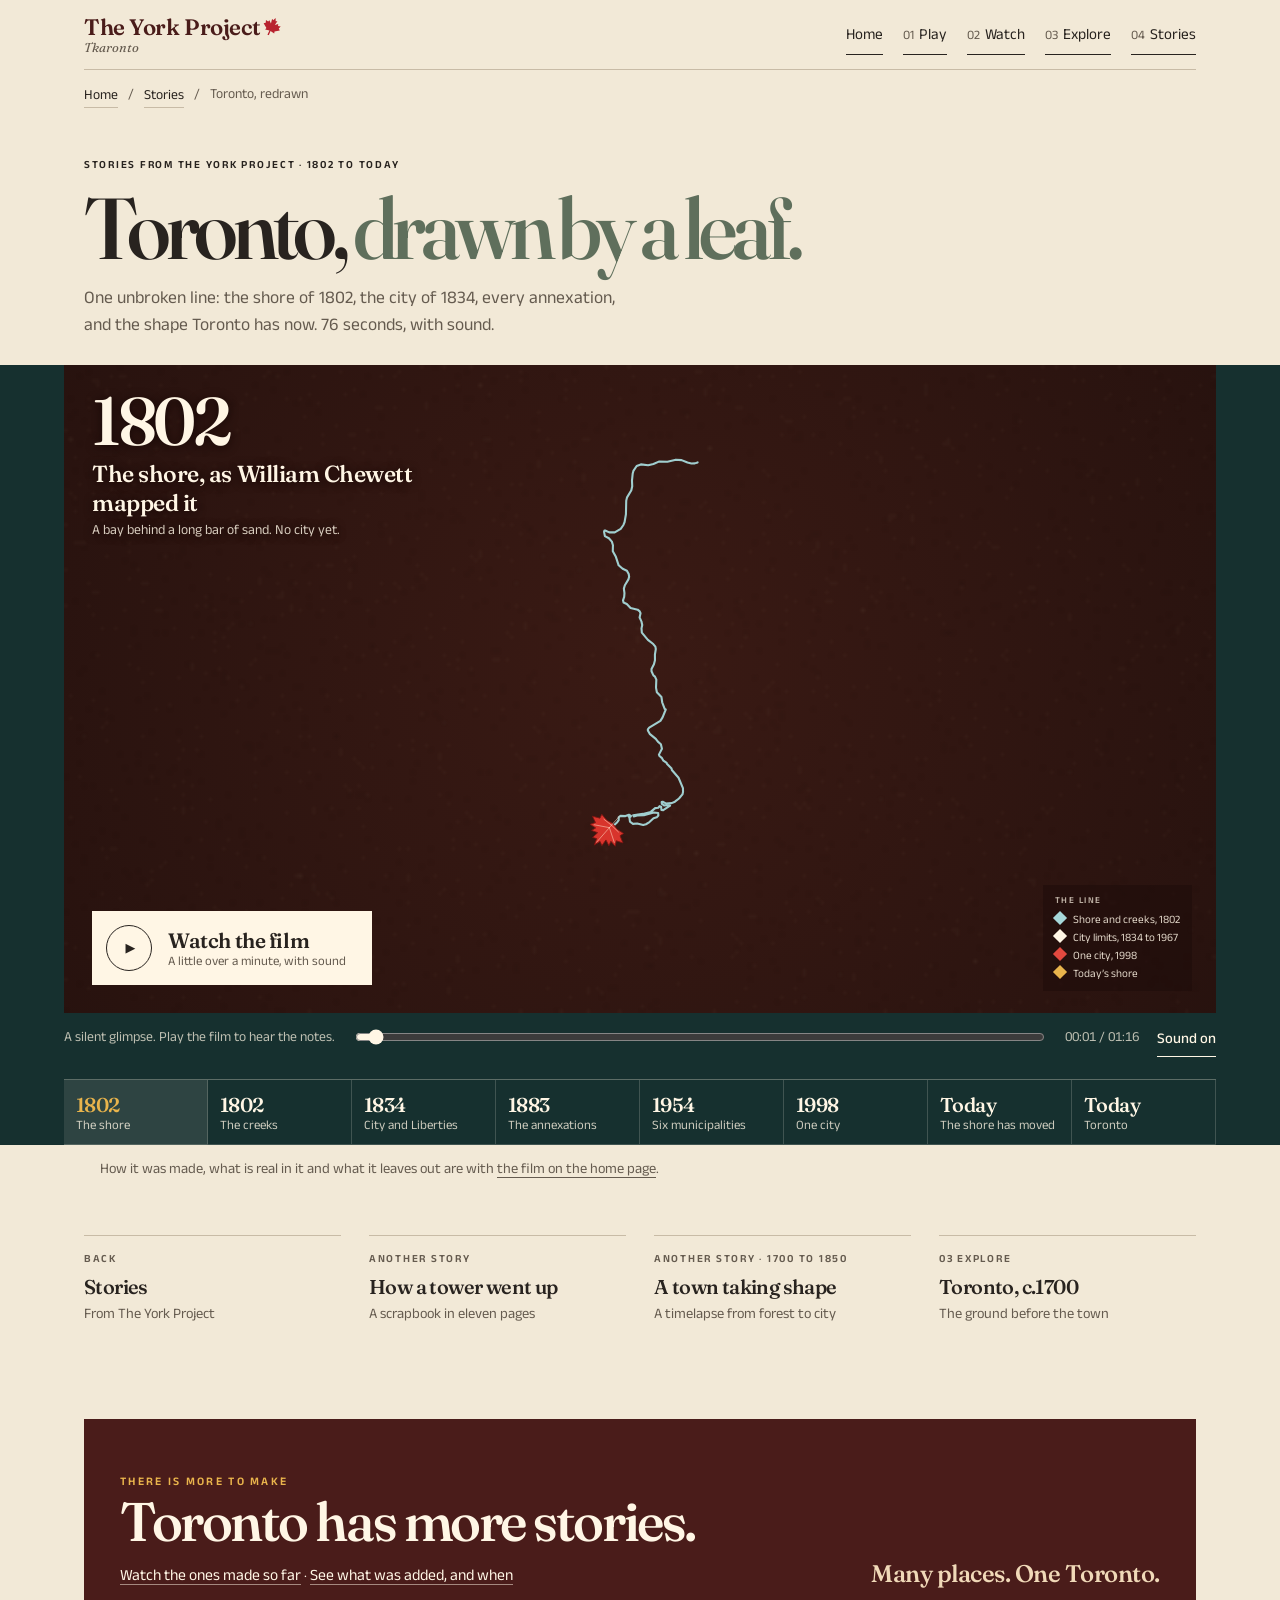
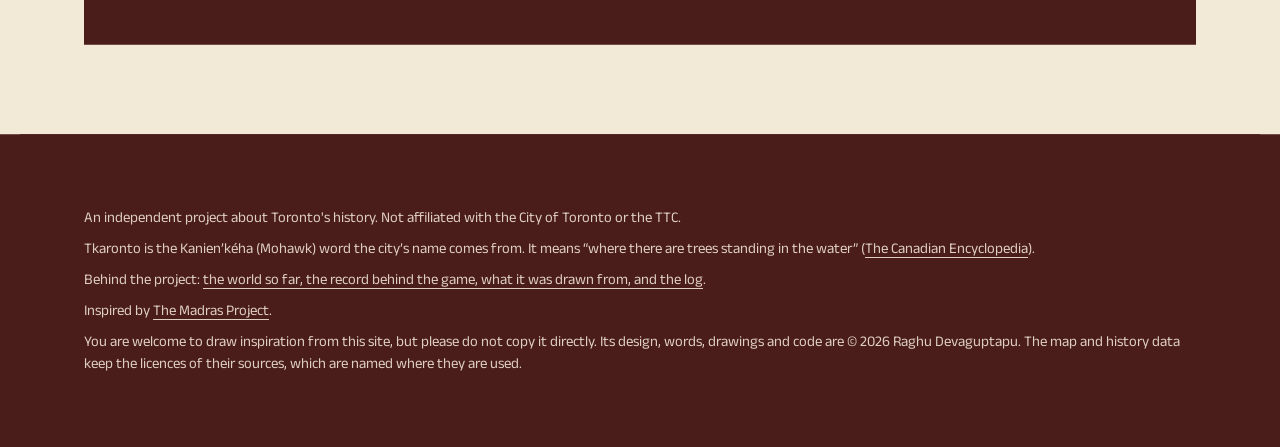
==== film.html @ ee292e09 "Same place, three moments: a Play button that runs it as an animation Raghu asked for the three-mome" ====
<!DOCTYPE html>
<html lang="en">
<head>
<meta charset="utf-8">
<meta name="viewport" content="width=device-width, initial-scale=1, viewport-fit=cover">
<meta name="theme-color" content="#f2e9d7">
<link rel="icon" type="image/svg+xml" href="favicon.svg?v=20261112k">
<link rel="icon" type="image/png" sizes="32x32" href="favicon-32.png?v=20261112k">
<link rel="icon" type="image/png" sizes="192x192" href="favicon-192.png?v=20261112k">
<link rel="apple-touch-icon" href="apple-touch-icon.png?v=20261112k">
<title>Toronto, redrawn: a city drawn by one maple leaf · The York Project</title>
<meta name="description" content="A film in code: a maple leaf draws one unbroken line through the shore of 1802, the city of 1834, every annexation and the shape Toronto has now.">
<link rel="preconnect" href="https://fonts.googleapis.com">
<link rel="preconnect" href="https://fonts.gstatic.com" crossorigin>
<link href="https://fonts.googleapis.com/css2?family=Anek+Latin:wght@400;500;600&family=Fraunces:ital,opsz,wght@0,9..144,500..650;1,9..144,500..650&family=IBM+Plex+Mono:wght@400;600&display=swap" rel="stylesheet">
<link rel="stylesheet" href="style.css?v=20261112k">
<script>try { if (localStorage.getItem('yp-motion') === 'off' || (localStorage.getItem('yp-motion') == null && matchMedia('(prefers-reduced-motion: reduce)').matches)) document.documentElement.classList.add('still'); } catch (e) {}</script>
<script src="short.js?v=20261112k"></script>
</head>
<body class="shore film-page">
<div class="wrap">
  <header class="bar">
    <div class="brand">
      <a class="name" href="./">The York Project<svg class="leaf" viewBox="0 0 100 100" aria-hidden="true"><polygon points="50,2 57,17 65,13 61,37 75,25 78,34 92,31 87,45 96,52 73,68 76,78 53,74 54,98 46,98 47,74 24,78 27,68 4,52 13,45 8,31 22,34 25,25 39,37 35,13 43,17"/></svg></a>
      <div class="name-alt" lang="moh" title="Tkaronto: the Kanien’kéha (Mohawk) word the name Toronto comes from">Tkaronto</div>
    </div>
    <nav class="menu" aria-label="Site">
      <a href="./">Home</a>
      <a href="game.html"><span>01</span> Play</a>
      <a href="./#redrawn"><span>02</span> Watch</a>
      <a href="world.html"><span>03</span> Explore</a>
      <a href="./#stories"><span>04</span> Stories</a>
    </nav>
  </header>
  <nav class="crumbs" aria-label="Breadcrumb">
    <a href="./">Home</a><span aria-hidden="true">/</span><a href="./#stories">Stories</a><span aria-hidden="true">/</span><span aria-current="page">Toronto, redrawn</span>
  </nav>
  <div class="shore-head">
    <div class="mono">Stories from The York Project · 1802 to today</div>
    <h1>Toronto, <em>drawn by a leaf.</em></h1>
    <p>One unbroken line: the shore of 1802, the city of 1834, every annexation, and the shape Toronto has now. <span id="film-length"></span>, with sound.</p>
  </div>
</div>
<div class="band-film film-solo">
    <div class="film" id="film">
      <canvas id="film-canvas" aria-label="Animated map: a maple leaf draws one continuous line through the 1802 shore, the 1834 city limits, each annexation to 1967, the six municipalities and today's shore, ending as the outline of Toronto"></canvas>
      <div class="film-labels" id="film-labels" aria-hidden="true"></div>
      <div class="film-cap" aria-live="off">
        <div class="film-year" id="film-year"></div>
        <div class="film-text" id="film-text"></div>
        <div class="film-sub" id="film-sub"></div>
        <div class="film-stat" id="film-stat"></div>
      </div>
      <div class="film-key" id="film-key" aria-label="What the line colours mean"><div class="kicker">The line</div></div>
      <button class="plate" id="film-play" type="button"><i aria-hidden="true">▶</i><span><b>Watch the film</b><small>A little over a minute, with sound</small></span></button>
    </div>
    <div class="film-ctl">
      <span class="fine" id="film-note">A silent glimpse. Play the film to hear the notes.</span>
      <input type="range" id="film-seek" min="0" max="1000" value="0" aria-label="Position in the film">
      <span class="fine" id="film-time"></span>
      <button class="link" id="film-pause" type="button" hidden>Pause</button>
      <button class="link" id="film-mute" type="button" aria-pressed="false">Sound on</button>
    </div>
    <div class="chapters" id="film-chapters" role="group" aria-label="Jump to a moment in the film"></div>
  </div>
<div class="wrap">
  <p class="help" style="padding:0">How it was made, what is real in it and what it leaves out are with <a href="./#redrawn">the film on the home page</a>.</p>
  <nav class="pager" aria-label="Where to go next">
    <a href="./#stories"><span class="kicker">Back</span><b>Stories</b><span>From The York Project</span></a>
    <a href="tower.html"><span class="kicker">Another story</span><b>How a tower went up</b><span>A scrapbook in eleven pages</span></a>
    <a href="town.html"><span class="kicker">Another story · 1700 to 1850</span><b>A town taking shape</b><span>A timelapse from forest to city</span></a>
    <a href="world.html"><span class="kicker">03 Explore</span><b>Toronto, c.1700</b><span>The ground before the town</span></a>
  </nav>
  <section class="more-band" aria-labelledby="more-title">
    <div>
      <p class="kicker">There is more to make</p>
      <h2 id="more-title">Toronto has more stories.</h2>
      <p class="more-next"><a href="./#stories">Watch the ones made so far</a> · <a href="notes.html#log">See what was added, and when</a></p>
    </div>
    <p class="more-side">Many places. One Toronto.</p>
  </section>
  <footer>
    An independent project about Toronto's history. Not affiliated with the City of Toronto or the TTC.
    <span class="inspired">Tkaronto is the Kanien’kéha (Mohawk) word the city’s name comes from. It means “where there are trees standing in the water” (<a href="https://thecanadianencyclopedia.ca/en/article/toronto" target="_blank" rel="noopener">The Canadian Encyclopedia</a>).</span>
    <span class="inspired">Behind the project: <a href="notes.html">the world so far, the record behind the game, what it was drawn from, and the log</a>.</span>
    <span class="inspired">Inspired by <a href="https://madras.v40.in/" target="_blank" rel="noopener">The Madras Project</a>.</span>
    <span class="inspired rights">You are welcome to draw inspiration from this site, but please do not copy it directly. Its design, words, drawings and code are © 2026 Raghu Devaguptapu. The map and history data keep the licences of their sources, which are named where they are used.</span>
  </footer>
</div>
<script src="data/boundaries.js?v=20261112k"></script>
<script src="data/history.js?v=20261112k"></script>
<script src="data/shoreline.js?v=20261112k"></script>
<script src="leafline.js?v=20261112k"></script>
</body>
</html>
---- style.css ----
/* The York Project. Sand paper, an oxide red, a lake teal: wide editorial bands,
   a large serif, and live 3D wherever a picture would otherwise go. */
:root {
  --sand: #f2e9d7;
  --sand-2: #ede3ce;
  --chalk: #fff6e5;
  --ink: #28231f;
  --muted: #655b4f;
  --rule: #c8bba6;
  --oxide: #4a1c1a;
  --lake: #16302f;
  --red: #b8232f;
  --sun: #e9b44c;
  --green: #8fb8a4;
  --gutter: clamp(20px, 5vw, 80px);
  --display: 'Fraunces', Georgia, 'Times New Roman', serif;
  --body: 'Anek Latin', Arial, system-ui, sans-serif;
  --mono: 'IBM Plex Mono', ui-monospace, Consolas, monospace;
  /* names the game and 3D pages already use */
  --paper: var(--sand); --paper-2: var(--sand-2); --ink-2: var(--muted);
}

* { box-sizing: border-box; }
[hidden] { display: none !important; }
html { scroll-behavior: smooth; -webkit-text-size-adjust: 100%; text-size-adjust: 100%; }
html.still { scroll-behavior: auto; }
body {
  margin: 0; background: var(--sand); color: var(--ink);
  font-family: var(--body); font-size: 17px; line-height: 1.55;
  -webkit-font-smoothing: antialiased; -webkit-tap-highlight-color: transparent; overflow-wrap: break-word;
}
a { color: inherit; text-underline-offset: 4px; text-decoration-thickness: 1px; }
a:focus-visible, button:focus-visible, input:focus-visible, summary:focus-visible { outline: 2px solid var(--red); outline-offset: 3px; }
.wrap { max-width: 1240px; margin: 0 auto; padding: 0 max(var(--gutter), env(safe-area-inset-right)) 0 max(var(--gutter), env(safe-area-inset-left)); }
.mono, .kicker { font-family: var(--body); font-weight: 600; font-size: 0.68rem; letter-spacing: 0.16em; text-transform: uppercase; }
.fine { font-size: 0.86rem; color: var(--muted); margin: 0; }

/* ---------- top bar ---------- */
.bar {
  position: sticky; top: 0; z-index: 30; display: flex; justify-content: space-between; align-items: center; gap: 8px 24px; flex-wrap: wrap;
  padding: 14px max(var(--gutter), env(safe-area-inset-right)) 14px max(var(--gutter), env(safe-area-inset-left));
  background: var(--sand); border-bottom: 1px solid var(--rule);
}
.wrap > .bar { position: static; padding-left: 0; padding-right: 0; }
.bar a { text-decoration: none; }
.brand { line-height: 1.1; }
.bar .name { font-family: var(--display); font-weight: 600; font-size: 1.4rem; letter-spacing: -0.02em; color: var(--oxide); white-space: nowrap; }
.leaf { width: 0.86em; height: 0.86em; margin-left: 0.02em; vertical-align: 0.02em; fill: var(--red); transform: rotate(24deg); transform-origin: 30% 70%; }
.name-alt { font-family: var(--display); font-style: italic; font-size: 0.8rem; color: var(--muted); }
.bar-side { display: flex; align-items: center; gap: 18px; font-size: 0.92rem; }
.bar nav { display: flex; flex-wrap: wrap; gap: 0 20px; }
.bar nav a { padding: 8px 0; border-bottom: 1px solid var(--ink); }
/* The game and 3D pages carry the site menu, a breadcrumb back to the home page, and links on to the other pieces. */
.menu { display: flex; flex-wrap: wrap; gap: 0 20px; font-size: 0.95rem; }
.menu a { padding: 8px 0 6px; border-bottom: 1px solid transparent; }
.menu a:hover { border-bottom-color: var(--ink); }
.menu a[aria-current] { border-bottom-color: var(--red); font-weight: 600; }
.menu span { color: var(--muted); font-size: 0.8rem; margin-right: 2px; }
.crumbs { display: flex; flex-wrap: wrap; align-items: center; gap: 4px 10px; padding: 10px 0 0; font-size: 0.86rem; color: var(--muted); }
.crumbs a { color: var(--ink); text-decoration: none; border-bottom: 1px solid var(--rule); padding: 4px 0 2px; }
.crumbs a:hover { border-bottom-color: var(--ink); }
.pager { display: grid; grid-template-columns: repeat(auto-fit, minmax(190px, 1fr)); gap: 0 28px; max-width: 1080px; margin: 34px auto 0; padding: 0 24px; }
.wrap .pager { max-width: none; padding: 0; margin-top: 56px; }
.pager a { display: flex; flex-direction: column; gap: 3px; padding: 14px 0 18px; border-top: 1px solid var(--rule); text-decoration: none; }
.pager a:hover { border-top-color: var(--ink); }
.pager a b { font: 550 1.25rem var(--display); letter-spacing: -0.03em; }
.pager a .kicker { color: var(--muted); margin-bottom: 4px; }
.pager a span:last-child { font-size: 0.9rem; color: var(--muted); }
@media (max-width: 640px) {
  .menu { gap: 0 14px; font-size: 0.9rem; width: 100%; }
  .menu a { padding: 10px 0 8px; }
  .pager { grid-template-columns: 1fr 1fr; gap: 0 16px; padding: 0 16px; }
}
.pill { display: inline-flex; align-items: center; gap: 10px; font: 500 0.9rem var(--body); color: var(--ink); background: transparent; border: 1px solid var(--ink); border-radius: 99px; padding: 9px 18px 9px 16px; cursor: pointer; min-height: 40px; }
.pill .glyph { width: 9px; height: 11px; border-left: 3px solid currentColor; border-right: 3px solid currentColor; }
html.still .pill .glyph { width: 0; height: 0; border: 6px solid transparent; border-left: 9px solid currentColor; border-right: 0; }
@media (max-width: 720px) { .bar .by { display: none; } .bar .name { font-size: 1.2rem; } .pill { padding: 6px 14px 6px 12px; min-height: 36px; } }

/* ---------- arrival ---------- */
/* The one-line introduction sits on its own row under the title, small, closed off by a rule. */
.arrival { display: flex; justify-content: space-between; align-items: center; gap: 8px 40px; flex-wrap: wrap; padding: 12px var(--gutter); background: var(--sand); border-bottom: 1px solid var(--rule); }
.arrival p { margin: 0; font-size: 0.88rem; line-height: 1.45; color: var(--muted); max-width: 60ch; }
.arrival nav { display: flex; flex-wrap: wrap; gap: 6px 22px; }
.arrival nav a { text-decoration: none; padding: 6px 0 8px; border-bottom: 1px solid var(--rule); font-size: 0.98rem; }
.arrival nav a:hover { border-color: var(--ink); }
.arrival nav span { color: var(--muted); font-size: 0.86rem; margin-right: 3px; }

/* ---------- bands: full-width sections ---------- */
.band { position: relative; padding: clamp(48px, 7vw, 96px) 0 clamp(40px, 6vw, 80px); scroll-margin-top: 70px; }
.band-in { position: relative; padding: 0 var(--gutter); }
.band h1, .mega {
  font-family: var(--display); font-weight: 550; font-size: clamp(3.4rem, 11.5vw, 6.7rem); line-height: 0.88; letter-spacing: -0.065em;
  margin: 22px 0 0; font-variation-settings: 'opsz' 144;
}
.band h1 span, .mega span { display: block; }
.lead { font-size: clamp(1.2rem, 2.2vw, 1.5rem); line-height: 1.28; margin: 30px 0 0; max-width: 24ch; }
.sublead { margin: 18px 0 0; max-width: 40ch; font-size: 1.02rem; }
.split { display: grid; grid-template-columns: minmax(0, 1.25fr) minmax(0, 1fr); gap: 24px 60px; align-items: end; }
.split .aside .lead { margin-top: 0; max-width: 30ch; }
.split .aside .fine { margin-top: 18px; padding-top: 14px; border-top: 1px solid currentColor; display: inline-block; min-width: 60%; }
@media (max-width: 820px) { .split { grid-template-columns: 1fr; } }

.btn-row { display: flex; flex-wrap: wrap; gap: 10px; margin-top: 30px; }
.btn {
  display: inline-flex; align-items: center; justify-content: space-between; gap: 22px; min-height: 52px; padding: 13px 20px 13px 22px;
  font: 600 1.02rem var(--body); text-decoration: none; cursor: pointer; border-radius: 0;
  background: var(--chalk); color: var(--oxide); border: 1px solid var(--chalk); transition: transform 0.12s ease, background 0.12s ease;
}
.btn i { font-style: normal; font-size: 0.72em; }
.btn:hover { transform: translateY(-2px); }
.btn.ghost { background: rgba(20, 8, 6, 0.35); color: var(--chalk); border-color: rgba(255, 246, 229, 0.45); }
.btn.dark { background: var(--lake); color: var(--chalk); border-color: var(--lake); }
html.still .btn { transition: none; }

/* 01 · play */
.band-play { background: var(--oxide); color: var(--chalk); min-height: min(820px, 92vh); display: flex; flex-direction: column; overflow: hidden;
  background-image: linear-gradient(180deg, #2f4148 0%, #a08a78 40%, #eab873 64%, #356a6c 64.2%, #24525a 100%); } /* shown only if the 3D picture cannot start */
#hero-gl { position: absolute; inset: 0; width: 100%; height: 100%; display: block; }
.band-shade { position: absolute; inset: 0; background: linear-gradient(90deg, rgba(36, 10, 8, 0.92) 0%, rgba(36, 10, 8, 0.78) 34%, rgba(36, 10, 8, 0.46) 56%, rgba(36, 10, 8, 0) 82%), linear-gradient(0deg, rgba(10, 22, 24, 0.75) 0%, rgba(10, 22, 24, 0) 30%); pointer-events: none; }
/* The title sits on a moving painting whose sky can be bright or dark, and whose width changes with the window.
   So it does not rely on the shade alone: both lines carry a dark halo that keeps them readable on any colour. */
.band-play h1, .band-play .kicker { text-shadow: 0 0 2px rgba(26, 8, 6, 0.85), 0 2px 5px rgba(26, 8, 6, 0.6), 0 4px 30px rgba(26, 8, 6, 0.75); }
.band-play h1 span { color: #ffd0b0; }
.band-play .lead, .band-play .sublead, .band-play .fine { text-shadow: 0 1px 3px rgba(26, 8, 6, 0.7), 0 2px 16px rgba(26, 8, 6, 0.6); }
.band-play .fine { color: rgba(255, 246, 229, 0.78); margin-top: 16px; }
.rides { position: relative; list-style: none; margin: auto 0 0; padding: clamp(40px, 7vw, 80px) var(--gutter) 0; display: grid; grid-template-columns: repeat(4, auto); justify-content: space-between; gap: 10px 24px; }
.rides::before { content: ''; position: absolute; left: var(--gutter); right: var(--gutter); bottom: 0.72em; border-top: 1px solid rgba(255, 246, 229, 0.3); }
.rides li { position: relative; background: transparent; font-size: 1.12rem; padding-right: 14px; }
.rides li b { font-weight: 500; }
.rides li span { font-size: 0.74rem; opacity: 0.75; margin-left: 8px; letter-spacing: 0.04em; }
.rides li { text-shadow: 0 1px 8px rgba(0, 0, 0, 0.6); }
.made-note { position: relative; margin: 14px var(--gutter) 0; font-size: 0.74rem; color: rgba(255, 246, 229, 0.6); }
/* Phones: the painting gets the top of the band to itself, with only the title over its sky.
   The tagline, buttons and rides sit below it on plain colour, so the picture is not buried. */
@media (max-width: 720px) {
  .band-play { --pic: clamp(340px, 60vh, 540px); display: block; padding-top: 0; background-image: none; }
  /* svh must sit behind @supports: a custom property accepts any text, so a second --pic using svh would
     win on a browser that lacks the unit and then make every height that reads it invalid. */
  @supports (height: 1svh) { .band-play { --pic: clamp(340px, 60svh, 540px); } }
  .band-play #hero-gl, .band-play .band-shade { height: var(--pic); bottom: auto; }
  .band-play .band-shade { background: linear-gradient(180deg, rgba(32, 12, 10, 0.8) 0%, rgba(32, 12, 10, 0.62) 30%, rgba(32, 12, 10, 0.2) 46%, rgba(32, 12, 10, 0) 56%, rgba(74, 28, 26, 0) 88%, var(--oxide) 100%); }
  .hero-title { min-height: var(--pic); padding-top: 26px; }
  /* A page cached from before .hero-title existed has the title straight inside .band-in: hold its place too. */
  .band-play .band-in > .kicker { padding-top: 26px; }
  .band-play .band-in > h1 { margin-bottom: calc(var(--pic) - 150px); }
  .band-play h1 { margin-top: 14px; }
  .band-play .lead { margin-top: 18px; }
  .band-play { min-height: 0; }
  .rides { grid-template-columns: repeat(2, 1fr); gap: 14px 20px; }
  .rides::before { display: none; }
  .rides li { font-size: 1rem; line-height: 1.25; padding: 8px 0 0; border-top: 1px solid rgba(255, 246, 229, 0.3); }
  .rides li span { display: block; margin: 2px 0 0; }
}

/* 02 · film */
.band-film { background: var(--lake); color: var(--chalk); }
.band-film .mega span { color: #dcae8c; }
.band-film .fine { color: rgba(255, 246, 229, 0.72); }
.film { position: relative; margin: clamp(30px, 5vw, 56px) var(--gutter) 0; background: #2a1512; overflow: hidden; }
.film canvas { display: block; width: 100%; aspect-ratio: 16 / 9; max-height: 82vh; touch-action: pan-y; cursor: grab; }
.film canvas:active { cursor: grabbing; }
.film-labels { position: absolute; inset: 0; pointer-events: none; overflow: hidden; }
.film-labels span { position: absolute; left: 0; top: 0; white-space: nowrap; opacity: 0; font: 600 0.62rem var(--body); letter-spacing: 0.14em; text-transform: uppercase; color: var(--chalk); text-shadow: 0 1px 4px rgba(0, 0, 0, 0.8); }
.film-labels span.water { font: italic 500 0.82rem var(--display); letter-spacing: 0.02em; text-transform: none; color: #a9dde0; }
.film-labels span.fresh { background: var(--sun); color: #2a1512; padding: 2px 8px; text-shadow: none; }
.film-labels span.city { font: 550 clamp(2rem, 6vw, 4.4rem) var(--display); letter-spacing: -0.05em; text-transform: none; }
.film-cap { position: absolute; left: clamp(12px, 2.4vw, 28px); top: clamp(12px, 2.4vw, 26px); max-width: min(380px, 62%); pointer-events: none; text-shadow: 0 1px 10px rgba(20, 6, 4, 0.9); }
.film-year { font: 550 clamp(2.2rem, 6vw, 4.2rem) var(--display); letter-spacing: -0.05em; line-height: 0.9; min-height: 0.9em; font-variant-numeric: tabular-nums; }
.film-text { font: 550 clamp(1.05rem, 2vw, 1.45rem) var(--display); letter-spacing: -0.02em; margin: 8px 0 2px; }
.film-sub { font-size: 0.86rem; color: rgba(255, 246, 229, 0.82); }
.film-stat { margin-top: 8px; font-size: 0.78rem; letter-spacing: 0.06em; color: var(--sun); font-variant-numeric: tabular-nums; }
.film-key { position: absolute; right: clamp(10px, 2vw, 24px); bottom: clamp(10px, 2vw, 22px); font-size: 0.7rem; line-height: 1.6; color: rgba(255, 246, 229, 0.86); background: rgba(30, 12, 10, 0.55); padding: 8px 12px; }
.film-key .kicker { font-size: 0.56rem; margin-bottom: 4px; opacity: 0.8; }
.film-key i { display: inline-block; width: 10px; height: 10px; margin-right: 8px; transform: rotate(45deg); }
.plate { position: absolute; left: clamp(12px, 2.4vw, 28px); bottom: clamp(12px, 2.4vw, 28px); display: flex; align-items: center; gap: 16px; text-align: left; background: var(--chalk); color: var(--ink); border: 0; padding: 14px 26px 14px 14px; cursor: pointer; font-family: var(--body); }
.plate i { width: 46px; height: 46px; border: 1px solid var(--ink); border-radius: 50%; display: grid; place-items: center; font-style: normal; font-size: 0.8rem; padding-left: 3px; }
.plate b { display: block; font: 600 1.3rem var(--display); letter-spacing: -0.02em; }
.plate small { font-size: 0.8rem; color: var(--muted); }
.film.watching .plate { display: none; }
.film.flat { background: var(--sand); }
.film.flat .film-key, .film.flat .film-labels { display: none; }
.film.flat .film-cap { color: var(--ink); text-shadow: none; }
.film.flat .plate { position: static; margin: 10px; padding: 10px 18px; font-weight: 600; }
.film-line { display: block; width: calc(100% - 2 * var(--gutter)); height: 74px; margin: 14px var(--gutter) 0; cursor: pointer; }
.film-ctl { display: flex; flex-wrap: wrap; align-items: center; gap: 6px 18px; margin: 4px var(--gutter) 0; }
.film-ctl input[type=range] { flex: 1 1 200px; min-width: 120px; height: 36px; accent-color: var(--chalk); }
.film-ctl .fine { font-variant-numeric: tabular-nums; }
.link { background: none; border: 0; border-bottom: 1px solid currentColor; padding: 10px 0 6px; min-height: 40px; color: inherit; font: 500 0.92rem var(--body); cursor: pointer; }
.chapters { display: grid; grid-template-columns: repeat(auto-fit, minmax(128px, 1fr)); gap: 0; margin: 22px var(--gutter) 0; border-top: 1px solid rgba(255, 246, 229, 0.3); }
.chapters button { text-align: left; background: none; color: inherit; border: 0; border-bottom: 1px solid rgba(255, 246, 229, 0.18); border-right: 1px solid rgba(255, 246, 229, 0.18); padding: 12px 12px 12px 0; padding-left: 12px; cursor: pointer; font-family: var(--body); min-height: 64px; }
.chapters button b { display: block; font: 550 1.25rem var(--display); letter-spacing: -0.03em; }
.chapters button span { font-size: 0.8rem; opacity: 0.78; }
.chapters button:hover, .chapters button.on { background: rgba(255, 246, 229, 0.1); }
.chapters button.on b { color: var(--sun); }
.film-foot { margin: 22px var(--gutter) 0; display: grid; gap: 14px; }
.layers { display: flex; flex-wrap: wrap; gap: 8px 26px; align-items: center; font-size: 0.92rem; }
.layers label { display: inline-flex; align-items: center; gap: 8px; cursor: pointer; min-height: 32px; }
.layers input { accent-color: var(--sun); width: 16px; height: 16px; }
.film-notes { max-width: 78ch; color: rgba(255, 246, 229, 0.86); font-size: 0.96rem; }
.film-notes summary { cursor: pointer; display: inline-block; border-bottom: 1px solid currentColor; padding: 6px 0 3px; color: var(--chalk); list-style: none; }
.film-notes summary::-webkit-details-marker { display: none; }
.film-notes ul { padding-left: 20px; }
@media (max-width: 640px) {
  .film { margin-left: 0; margin-right: 0; }
  .film canvas { aspect-ratio: 4 / 5; }
  .film-key { display: none; }
  .film-sub { font-size: 0.78rem; }
  .plate { padding: 10px 18px 10px 10px; } .plate i { width: 38px; height: 38px; } .plate b { font-size: 1.1rem; }
  .chapters { grid-template-columns: repeat(2, 1fr); }
}

/* 03 · world */
.band-world { background: var(--sand-2); }
.band-world .mega { color: #2e2620; }
.band-world .mega span { color: #5f6f5c; }
.viewer { display: grid; grid-template-columns: minmax(0, 1fr) clamp(200px, 22vw, 300px); gap: 14px; margin: clamp(30px, 5vw, 56px) var(--gutter) 0; }
.world3d { position: relative; height: min(68vh, 640px); min-height: 360px; background: var(--sand); overflow: hidden; }
body.shore .world3d { height: min(72vh, 760px); border-top: 1px solid var(--rule); border-bottom: 1px solid var(--rule); }
.world3d canvas { width: 100%; height: 100%; display: block; touch-action: none; cursor: grab; }
body.home .world3d canvas { touch-action: pan-y; }
.world3d canvas:active { cursor: grabbing; }
.labels { position: absolute; inset: 0; pointer-events: none; overflow: hidden; }
.labels span { position: absolute; left: 0; top: 0; white-space: nowrap; font: 600 0.62rem var(--body); letter-spacing: 0.12em; text-transform: uppercase; background: var(--chalk); color: var(--ink); padding: 2px 7px; }
.labels span.water { background: transparent; color: #1d4a52; font: italic 500 0.86rem var(--display); letter-spacing: 0; text-transform: none; }
.labels span small { display: block; font: 400 0.66rem var(--body); letter-spacing: 0; text-transform: none; color: var(--muted); margin-top: 1px; }
.labels span.water small { font-style: normal; color: #2f5a62; }
.views { position: absolute; left: 16px; bottom: 16px; display: flex; flex-wrap: wrap; gap: 6px; max-width: calc(100% - 32px); }
.views button { font: 600 0.66rem var(--body); letter-spacing: 0.12em; text-transform: uppercase; background: var(--chalk); color: var(--ink); border: 1px solid var(--ink); padding: 8px 12px; cursor: pointer; }
.views button.on { background: var(--lake); color: var(--chalk); border-color: var(--lake); }
.views.cards { position: static; max-width: none; display: grid; gap: 14px; align-content: stretch; }
.views.cards button { text-align: left; text-transform: none; letter-spacing: 0; background: transparent; border: 1px solid var(--rule); padding: 16px 18px; display: flex; flex-direction: column; gap: 4px; }
.views.cards button small { font-size: 0.62rem; letter-spacing: 0.14em; color: var(--muted); }
.views.cards button b { font: 600 1.12rem var(--body); margin-top: auto; }
.views.cards button span { font: 400 0.86rem var(--body); color: var(--muted); }
.views.cards button.on { background: #d9d0b4; border-color: var(--ink); box-shadow: inset 0 -3px 0 #5f6f5c; color: var(--ink); }
.viewer-foot { display: flex; flex-wrap: wrap; gap: 14px 30px; align-items: center; justify-content: space-between; margin-top: 16px; padding-bottom: clamp(30px, 5vw, 56px); border-bottom: 1px solid var(--rule); }
.glfail { position: absolute; inset: 0; display: flex; align-items: center; justify-content: center; padding: 24px; text-align: center; background: var(--sand); }
.key { position: absolute; right: 16px; top: 16px; background: var(--chalk); padding: 10px 14px; font-size: 0.8rem; line-height: 1.7; }
.key.inline { position: static; background: none; padding: 0; display: flex; flex-wrap: wrap; gap: 2px 20px; }
.key i { display: inline-block; width: 11px; height: 11px; border: 1px solid var(--ink); margin-right: 8px; vertical-align: -1px; }
.key b { font-weight: 400; color: var(--muted); margin-left: 4px; font-variant-numeric: tabular-nums; }
@media (max-width: 820px) {
  .viewer { grid-template-columns: 1fr; margin-left: 0; margin-right: 0; }
  .world3d { height: 58vh; min-height: 300px; }
  .views.cards, body.home .views.cards { grid-template-columns: repeat(3, minmax(0, 1fr)); gap: 8px; padding: 0 var(--gutter); }
  .views.cards button { padding: 12px 12px 14px; min-height: 84px; }
  .views.cards button b { font-size: 0.98rem; line-height: 1.15; }
}
@media (max-width: 560px) { .views.cards button span { display: none; } }

.sec-head { display: flex; justify-content: space-between; align-items: baseline; flex-wrap: wrap; gap: 4px 16px; margin: clamp(30px, 5vw, 56px) 0 8px; }
.sec-head h2, .sec-head h3 { font: 550 clamp(1.7rem, 3.4vw, 2.6rem) var(--display); letter-spacing: -0.035em; margin: 0; }
.pieces { display: grid; grid-template-columns: repeat(auto-fit, minmax(240px, 1fr)); gap: 0 28px; }
.piece { border-top: 1px solid var(--rule); padding: 16px 0 26px; display: flex; flex-direction: column; }
.piece .top { display: flex; justify-content: space-between; gap: 10px; color: var(--muted); margin-bottom: 14px; }
.status.live { color: var(--red); }
.status.building { color: #8a6412; }
.piece h3 { font: 550 1.55rem var(--display); letter-spacing: -0.03em; line-height: 1.1; margin: 0 0 6px; }
.piece .line { font-weight: 500; margin: 0 0 8px; }
.piece p { margin: 0 0 14px; font-size: 0.95rem; color: var(--muted); }
.piece p.line { color: var(--ink); }
.piece .go { margin-top: auto; align-self: flex-start; font-weight: 500; text-decoration: none; border-bottom: 1px solid var(--ink); padding: 10px 0 6px; }
.piece.planned h3 { color: var(--muted); }

/* ---------- notes: title on the left, list on the right ---------- */
.notes-band { display: grid; grid-template-columns: minmax(0, 0.8fr) minmax(0, 1.5fr); gap: 20px 60px; padding: clamp(48px, 7vw, 90px) var(--gutter) 0; scroll-margin-top: 70px; }
.notes-band:last-of-type { padding-bottom: clamp(48px, 7vw, 90px); }
.notes-side { align-self: start; position: sticky; top: 96px; }
.notes-side h2 { font: 550 clamp(2rem, 4.4vw, 3.3rem) var(--display); letter-spacing: -0.045em; line-height: 0.98; margin: 16px 0 16px; color: #34241d; }
.notes-side p { max-width: 38ch; color: var(--muted); margin: 0 0 10px; }
@media (max-width: 820px) { .notes-band { grid-template-columns: 1fr; } .notes-side { position: static; } }
section.notes { padding: 56px 0 0; }

.records, .log { list-style: none; margin: 0; padding: 0; }
.records li { padding: 20px 0 22px; border-top: 1px solid var(--rule); }
.records li:last-child, .log li:last-child { border-bottom: 1px solid var(--rule); }
.records .yr { font: 600 0.68rem var(--body); letter-spacing: 0.16em; text-transform: uppercase; color: var(--muted); margin-bottom: 8px; }
.records h3 { font: 550 clamp(1.3rem, 2.4vw, 1.75rem) var(--display); letter-spacing: -0.03em; line-height: 1.12; margin: 0 0 6px; color: #34241d; }
.records p { margin: 0 0 6px; max-width: 64ch; }
.records .src { font-size: 0.86rem; color: var(--muted); }
.log li { display: grid; grid-template-columns: 120px 1fr; gap: 20px; padding: 16px 0; border-top: 1px solid var(--rule); }
.log time, .log .mono { font: 600 0.68rem var(--body); letter-spacing: 0.14em; text-transform: uppercase; color: var(--muted); padding-top: 5px; }
@media (max-width: 560px) { .log li { grid-template-columns: 1fr; gap: 2px; } }
.sub { font: 550 1.5rem var(--display); letter-spacing: -0.03em; margin: 44px 0 6px; }
.subnote { color: var(--muted); max-width: 70ch; margin: 0 0 10px; }
.unchecked { margin: 0; padding-left: 20px; color: var(--muted); max-width: 70ch; }
.unchecked li { margin: 4px 0; }

/* ---------- the c.1700 world: view tag, snapshot row, gallery dialog ---------- */
.view-tag { position: absolute; left: 16px; top: 16px; background: var(--lake); color: var(--chalk); padding: 10px 16px 11px; pointer-events: none; }
.view-tag small { display: block; font: 600 0.6rem var(--body); letter-spacing: 0.16em; opacity: 0.8; margin-bottom: 2px; }
.view-tag b { font: 600 1.02rem var(--body); }
.view-tag:empty { display: none; }
/* what the current view shows: every view and every snapshot carries its explanation */
.about { max-width: 68ch; }
.about h3 { font: 550 clamp(1.3rem, 2.4vw, 1.8rem) var(--display); letter-spacing: -0.03em; margin: 0 0 6px; color: #34241d; }
.about p { margin: 0 0 8px; }
.about .real, .gallery-stage .real { font-size: 0.86rem; color: var(--muted); }
body.shore .about { margin: 22px 0 6px; }
.viewer-foot { align-items: flex-start; }
.about-side { display: grid; gap: 14px; justify-items: start; max-width: 34ch; }
.contact .why { display: block; font-size: 0.78rem; line-height: 1.35; color: var(--muted); margin-top: -4px; }
.contact .name { display: block; font-weight: 500; }
.gallery-stage figcaption b { display: block; font: 550 1.15rem var(--display); letter-spacing: -0.02em; margin-bottom: 4px; }
.gallery-stage figcaption p { margin: 0 0 4px; max-width: 80ch; font-size: 0.95rem; }
.gallery-stage .real { color: rgba(255, 246, 229, 0.72); }
/* the two moments */
.when { position: absolute; right: 16px; top: 16px; display: flex; gap: 0; }
.when button { background: var(--chalk); color: var(--ink); border: 1px solid var(--ink); padding: 8px 14px 9px; cursor: pointer; text-align: left; font-family: var(--body); min-height: 44px; }
.when button + button { border-left: 0; }
.when button b { display: block; font: 550 1.05rem var(--display); letter-spacing: -0.02em; }
.when button span { font-size: 0.72rem; color: var(--muted); }
.when button[aria-pressed="true"] { background: var(--lake); color: var(--chalk); border-color: var(--lake); }
.when button[aria-pressed="true"] span { color: rgba(255, 246, 229, 0.8); }
@media (max-width: 640px) { .when { right: 8px; top: 8px; } .when button { padding: 5px 9px 6px; } .when button span { display: none; } }
/* the recording's progress line and its play button */
.world-track { position: absolute; left: 0; right: 0; bottom: 0; height: 4px; background: rgba(22, 48, 47, 0.25); pointer-events: none; }
.world-track span { display: block; height: 100%; background: var(--lake); transform-origin: left center; transform: scaleX(0); }
.world-play { position: absolute; right: 16px; bottom: 16px; background: var(--chalk); color: var(--ink); border: 1px solid var(--ink); padding: 9px 16px; min-height: 40px; font: 600 0.68rem var(--body); letter-spacing: 0.12em; text-transform: uppercase; cursor: pointer; }
.world-play:hover { background: var(--lake); color: var(--chalk); border-color: var(--lake); }
body.shore .views { bottom: 20px; max-width: calc(100% - 200px); }
/* six view cards beside the picture on the home page */
body.home .views.cards { gap: 8px; }
body.home .views.cards button { padding: 10px 14px 11px; gap: 1px; }
body.home .views.cards button b { font-size: 1rem; margin-top: 4px; }
body.home .views.cards button span { font-size: 0.8rem; }
body.home .view-tag { top: auto; bottom: 16px; }
.contact { display: grid; grid-template-columns: repeat(6, minmax(0, 1fr)); gap: 14px; align-items: start; }
.contact button { background: none; border: 0; padding: 0; text-align: left; cursor: pointer; color: inherit; font: 400 0.86rem var(--body); display: grid; gap: 8px; align-content: start; }
.contact .thumb { display: block; aspect-ratio: 4 / 3; overflow: hidden; background: #d9d0b4; }
.contact img, .gallery-thumbs img { display: block; width: 100%; height: 100%; object-fit: cover; transition: transform 0.25s ease; }
.contact button:hover img { transform: scale(1.04); }
html.still .contact img { transition: none; }
.contact small { font-size: 0.62rem; letter-spacing: 0.1em; color: var(--muted); margin-right: 8px; }
.gallery-open { display: inline-flex; align-items: center; gap: 16px; background: var(--lake); color: var(--chalk); border: 0; padding: 14px 26px 14px 18px; cursor: pointer; text-align: left; font-family: var(--body); margin: 0 0 18px; }
.gallery-open svg { width: 22px; height: 22px; stroke: currentColor; stroke-width: 1.5; flex: none; }
.gallery-open b { display: block; font-weight: 600; font-size: 1.1rem; }
.gallery-open small { font-size: 0.8rem; opacity: 0.85; }
@media (max-width: 820px) { .contact { grid-template-columns: repeat(3, minmax(0, 1fr)); } }
@media (max-width: 480px) { .contact { grid-template-columns: repeat(2, minmax(0, 1fr)); gap: 12px; } }
dialog.gallery { width: min(1180px, 96vw); max-height: 94vh; border: 0; padding: clamp(16px, 2.4vw, 30px); background: #16282a; color: var(--chalk); overflow: auto; }
dialog.gallery::backdrop { background: rgba(20, 14, 10, 0.72); }
.gallery-head { display: flex; justify-content: space-between; align-items: flex-start; gap: 16px; margin-bottom: 16px; }
.gallery-head h2 { font: 550 clamp(1.5rem, 3vw, 2.2rem) var(--display); letter-spacing: -0.04em; margin: 0 0 4px; }
.gallery-head p { margin: 0; font-size: 0.9rem; opacity: 0.85; }
.gallery-close, .gallery-nav button { background: none; color: inherit; border: 1px solid rgba(255, 246, 229, 0.6); padding: 10px 16px; font: 500 0.9rem var(--body); cursor: pointer; min-height: 44px; white-space: nowrap; }
.gallery-close:hover, .gallery-nav button:hover { background: rgba(255, 246, 229, 0.12); }
.gallery-stage { margin: 0; }
.gallery-stage img { display: block; width: 100%; height: auto; max-height: 62vh; object-fit: contain; background: #0f1d1f; }
.gallery-stage figcaption { margin-top: 12px; font-size: 0.95rem; }
.gallery-nav { display: flex; justify-content: space-between; align-items: center; gap: 12px; margin: 14px 0; font-variant-numeric: tabular-nums; }
.gallery-thumbs { display: grid; grid-template-columns: repeat(6, minmax(0, 1fr)); gap: 8px; }
.gallery-thumbs button { padding: 0; border: 2px solid transparent; background: none; cursor: pointer; aspect-ratio: 16 / 9; overflow: hidden; }
.gallery-thumbs button[aria-current="true"] { border-color: var(--sun); }
body.world17 .world3d { background: #e9e4d2; }
.world-foot { display: flex; flex-wrap: wrap; gap: 12px 30px; align-items: center; justify-content: space-between; margin-top: 16px; }
.world-links { display: flex; flex-wrap: wrap; gap: 8px 26px; margin-top: 22px; }
.world-links a { text-decoration: none; border-bottom: 1px solid var(--ink); padding: 8px 0 4px; }

/* ---------- footer ---------- */
.foot, footer { background: var(--oxide); color: var(--chalk); margin-top: clamp(48px, 7vw, 90px); }
.foot-in, .wrap > footer { display: grid; grid-template-columns: minmax(0, 1fr) minmax(0, 1fr); gap: 20px 60px; padding: clamp(40px, 6vw, 72px) var(--gutter) max(clamp(40px, 6vw, 72px), env(safe-area-inset-bottom)); font-size: 0.92rem; }
.foot-lead { font: 550 clamp(1.4rem, 2.6vw, 2rem) var(--display); letter-spacing: -0.03em; line-height: 1.15; margin: 0; max-width: 20ch; }
.foot p { margin: 0 0 10px; color: rgba(255, 246, 229, 0.82); }
.foot p.foot-lead { color: var(--chalk); }
.wrap > footer { display: block; margin-left: calc(-1 * var(--gutter)); margin-right: calc(-1 * var(--gutter)); box-shadow: 0 0 0 100vmax var(--oxide); clip-path: inset(0 -100vmax); color: rgba(255, 246, 229, 0.82); }
footer .inspired { display: block; margin-top: 8px; }
@media (max-width: 720px) { .foot-in { grid-template-columns: 1fr; } }

/* ---------- game page ---------- */
body.game { min-height: 100vh; }
.stage { position: relative; margin: 18px auto 0; max-width: 1080px; aspect-ratio: 16 / 9; background: var(--sand-2); border: 1px solid var(--ink); overflow: hidden; touch-action: manipulation; user-select: none;
  width: min(100%, 1080px, calc((100vh - 24px) * 16 / 9)); width: min(100%, 1080px, calc((100dvh - 24px) * 16 / 9)); }
.stage canvas { width: 100%; height: 100%; display: block; }
.stage #c { object-fit: contain; }
.stage #c3d { position: absolute; inset: 0; width: 100%; height: 100%; }
.hud { position: absolute; inset: 0 0 auto 0; display: flex; justify-content: space-between; align-items: flex-start; padding: 2.2% 2.6%; color: var(--ink); pointer-events: none; }
.hud > div { background: var(--chalk); padding: 8px 14px; }
.hud .year { font: 550 clamp(1.6rem, 5vw, 3.2rem) var(--display); letter-spacing: -0.04em; line-height: 1; font-variant-numeric: tabular-nums; }
.hud .right { text-align: right; }
.hud .lives { color: var(--red); letter-spacing: 0.2em; font-size: 1.1rem; }
.hud .pop { color: var(--muted); font-size: 0.68rem; }
.hud .pause { pointer-events: auto; background: var(--chalk); border: 1px solid var(--ink); color: var(--ink); font: 600 0.68rem var(--body); letter-spacing: 0.12em; text-transform: uppercase; padding: 6px 10px; cursor: pointer; margin-top: 6px; min-height: 32px; }
.card {
  position: absolute; left: 50%; top: 3%; transform: translateX(-50%); width: min(520px, 54%);
  background: var(--chalk); color: var(--ink); border-left: 8px solid var(--red);
  padding: 12px 16px; box-shadow: 0 10px 30px rgba(40, 20, 12, 0.35); animation: rise 0.18s ease-out;
}
.card .yr { color: var(--red); }
.card h3 { font: 550 1.25rem var(--display); letter-spacing: -0.02em; margin: 2px 0 4px; }
.card p { margin: 0 0 6px; font-size: 0.95rem; line-height: 1.4; }
.card .src { font-size: 0.78rem; color: var(--muted); }
.card .btn, .overlay .btn, .after .btn { background: var(--oxide); color: var(--chalk); border-color: var(--oxide); }
.card .btn { padding: 7px 14px; font-size: 0.9rem; margin-top: 6px; min-height: 40px; }
.overlay .btn.ghost, .after .btn.ghost { background: transparent; color: var(--ink); border-color: var(--ink); }
@keyframes rise { from { transform: translate(-50%, 12px); opacity: 0; } to { transform: translate(-50%, 0); opacity: 1; } }
.overlay { position: absolute; inset: 0; background: rgba(242, 233, 215, 0.94); color: var(--ink); display: flex; flex-direction: column; align-items: center; justify-content: center; text-align: center; padding: 4%; overflow: auto; }
.overlay h1 { font: 550 clamp(2rem, 6vw, 4.2rem) var(--display); letter-spacing: -0.055em; line-height: 0.95; margin: 8px 0 10px; }
.overlay h1 em { color: var(--red); }
.overlay p { max-width: 46ch; margin: 0 0 20px; color: var(--muted); }
.overlay .btn-row, .after .btn-row { margin-top: 0; justify-content: center; }
.banner { position: absolute; left: 50%; top: 30%; transform: translateX(-50%); background: var(--oxide); color: var(--chalk); font: 550 clamp(1rem, 3vw, 1.9rem) var(--display); padding: 6px 18px; white-space: nowrap; pointer-events: none; }
.after { max-width: 1080px; margin: 0 auto; padding: 28px 24px 60px; }
.after h2 { font: 550 2.2rem var(--display); letter-spacing: -0.04em; margin: 0 0 6px; }
.after canvas { width: 100%; max-width: 900px; height: auto; display: block; margin: 18px 0; }
.after .records li.missed { opacity: 0.5; }
.help { max-width: 1080px; margin: 12px auto 0; padding: 0 24px; color: var(--muted); font-size: 0.9rem; }
body.game footer { margin-top: 48px; }

/* ---------- 3D shoreline page ---------- */
.shore-head { padding: 48px 0 26px; }
.shore-head h1 { font: 550 clamp(2.6rem, 8vw, 5.4rem) var(--display); line-height: 0.92; letter-spacing: -0.06em; margin: 16px 0 16px; }
.shore-head h1 em { font-style: normal; color: #5f6f5c; }
.shore-head p { max-width: 56ch; color: var(--muted); margin: 0; font-size: 1.1rem; }
.notes .log li { grid-template-columns: 90px 1fr; }
.notes .src { font-size: 0.86rem; color: var(--muted); }

@media (prefers-reduced-motion: reduce) { html { scroll-behavior: auto; } .btn, .card { transition: none; animation: none; } }

/* ---------- phones ---------- */
@media (max-width: 640px) {
  body { font-size: 16px; }
  .btn-row .btn { flex: 1 1 auto; }
  .stage { border-left: 0; border-right: 0; margin-top: 10px; }
  .hud { padding: 8px; }
  .hud > div { padding: 4px 8px; }
  .hud .year { font-size: 1.5rem; }
  .hud .mono { font-size: 0.5rem; letter-spacing: 0.06em; }
  .hud .lives { font-size: 0.8rem; }
  .overlay h1 { font-size: 2.1rem; }
  .overlay p { font-size: 0.92rem; margin-bottom: 14px; }
  .overlay .mono { font-size: 0.56rem; }
  .card { top: 19%; width: 94%; padding: 8px 10px; border-left-width: 6px; }
  .card p { font-size: 0.8rem; } .card h3 { font-size: 1rem; }
  .banner { top: 46%; }
  .help { padding: 0 16px; font-size: 0.82rem; }
  .after { padding: 22px 16px 48px; }
  .after h2 { font-size: 1.6rem; }
  .shore-head { padding: 26px 0 16px; }
  .shore-head p { font-size: 1rem; }
  /* 3D shoreline page: the legend and view buttons move under the map instead of covering it. */
  body.shore .world3d { height: auto; min-height: 0; }
  body.shore .world3d canvas { height: 58vh; height: 58dvh; }
  .labels span { font-size: 0.5rem; padding: 1px 4px; }
  body.shore .key { position: static; display: flex; flex-wrap: wrap; gap: 0 14px; font-size: 0.74rem; padding: 8px 16px; }
  body.shore .key .mono { width: 100%; }
  body.shore .views { position: static; max-width: none; flex-wrap: nowrap; overflow-x: auto; -webkit-overflow-scrolling: touch; padding: 10px 16px; }
  body.shore .views button { flex: 0 0 auto; min-height: 40px; }
  .notes .log li { grid-template-columns: 1fr; }
}
/* Phone upright: a square stage gives the ride room; the 3D camera widens to match (scene3d.js). */
@media (max-width: 640px) and (orientation: portrait) { .stage { width: 100%; aspect-ratio: 1 / 1; } }
/* Phone on its side: the game takes the whole screen. */
@media (max-height: 500px) and (orientation: landscape) {
  body.game .bar, body.game .crumbs, body.game .help { display: none; } /* the menu is still below the game, in the links under it */
  .stage { margin-top: 0; border: 0; width: min(100%, calc(100vh * 16 / 9)); width: min(100%, calc(100dvh * 16 / 9)); }
  .hud { padding: 6px max(8px, env(safe-area-inset-right)) 6px max(8px, env(safe-area-inset-left)); }
  .hud .year { font-size: 1.5rem; }
  .hud .mono { font-size: 0.5rem; }
  .card { width: min(520px, 62%); padding: 6px 10px; }
  .card p { font-size: 0.78rem; margin-bottom: 3px; }
  .card h3 { font-size: 1rem; }
  .overlay h1 { font-size: 1.8rem; margin: 2px 0 4px; }
  .overlay p { font-size: 0.85rem; margin-bottom: 8px; }
  body.shore .world3d canvas { height: 100vh; height: 100dvh; }
}

/* the town page (town.html): the year on the picture, the year slider under it, the five stills */
.town-clock { position: absolute; right: 16px; top: 16px; text-align: right; color: var(--chalk); background: rgba(27, 46, 46, 0.82); padding: 8px 16px 10px; pointer-events: none; }
.town-clock b { display: block; font: 550 clamp(2.4rem, 6vw, 4.2rem) var(--display); letter-spacing: -0.05em; line-height: 0.95; font-variant-numeric: tabular-nums; }
.town-clock span { font: 600 0.72rem var(--body); letter-spacing: 0.08em; text-transform: uppercase; opacity: 0.9; }
.town-years { display: flex; flex-wrap: wrap; align-items: center; gap: 4px 14px; margin: 18px 0 6px; }
.town-years input[type=range] { flex: 1 1 100%; order: -1; height: 40px; accent-color: var(--oxide, #8a2f1f); }
.town-years label { display: none; }
.town-band .town-go { margin: 22px var(--gutter) 0; }

/* Next Stop, Toronto: the start and end screens sit on the live picture, dark at the left and clear at the right;
   the ride's own panels are dark too, so the picture stays the brightest thing on screen. */
.overlay.start { background: linear-gradient(90deg, rgba(48, 22, 18, 0.95) 0%, rgba(48, 22, 18, 0.9) 36%, rgba(48, 22, 18, 0.42) 68%, rgba(48, 22, 18, 0.06) 100%); color: var(--chalk); align-items: flex-start; justify-content: center; text-align: left; padding: 3% 5%; }
.overlay.start .start-in { max-width: min(640px, 100%); }
.overlay.start .mono { color: #e7c9a5; letter-spacing: 0.24em; }
.overlay.start h1 { font-size: clamp(2.2rem, 6.6vw, 4.6rem); margin: 6px 0 12px; color: var(--chalk); }
.overlay.start h1 em { color: #ffb59b; font-style: normal; }
.overlay.start p { color: var(--chalk); max-width: 52ch; }
.overlay.start .story { font-size: clamp(0.98rem, 1.9vw, 1.28rem); line-height: 1.4; margin: 0 0 16px; }
.overlay.start .story a { color: inherit; text-decoration-color: var(--sun); text-underline-offset: 4px; }
.overlay.start .story a i { font-style: normal; font-size: 0.7em; color: var(--sun); margin-left: 3px; }
.howto { list-style: none; display: grid; grid-template-columns: repeat(4, minmax(0, 1fr)); gap: 10px; padding: 0; margin: 0 0 18px; font: 600 0.78rem var(--body); text-align: center; }
.howto .pic { display: flex; align-items: center; justify-content: center; gap: 6px; height: 52px; margin-bottom: 6px; border: 1px solid rgba(255, 246, 229, 0.28); background: rgba(255, 246, 229, 0.07); }
.howto svg { height: 26px; width: auto; }
.howto kbd { font: 600 0.6rem var(--body); letter-spacing: 0.1em; text-transform: uppercase; background: var(--chalk); color: var(--ink); padding: 3px 7px; }
.howto small { font-size: 0.6rem; opacity: 0.7; }
.howto .dots i { width: 9px; height: 9px; border-radius: 50%; background: var(--red); border: 1px solid #ff9a8a; }
.overlay.start .btn { background: var(--chalk); color: var(--oxide); border-color: var(--chalk); min-height: 50px; }
.overlay.start .btn.ghost { background: rgba(20, 8, 6, 0.3); color: var(--chalk); border-color: rgba(255, 246, 229, 0.55); }
.overlay.start .btn-row { justify-content: flex-start; margin: 0 0 12px; }
.overlay.start .fineprint { font-size: 0.82rem; margin: 0 0 6px; opacity: 0.86; }
.overlay.start .fineprint a { color: inherit; }
.overlay.start .credit { font: italic 500 0.8rem var(--display); margin: 8px 0 0; opacity: 0.8; }
.ended .caught { font-size: 1.02rem; margin: 0 0 30px; }
.ended .caught b { color: var(--sun); font-size: 1.3em; }
.ended .line { position: relative; height: 12px; margin: 0 6px 38px; background: rgba(255, 246, 229, 0.16); border-radius: 6px; max-width: 520px; }
.ended .line .rode { position: absolute; left: 0; top: 0; bottom: 0; background: linear-gradient(90deg, #5d8f8a, #c98b5a); border-radius: 6px; }
.ended .line .dot { position: absolute; top: 50%; width: 10px; height: 10px; margin: -5px 0 0 -5px; border-radius: 50%; background: #2c1512; border: 1px solid rgba(255, 246, 229, 0.55); }
.ended .line .dot.got { background: var(--sun); border-color: var(--chalk); }
.ended .line span { position: absolute; top: 18px; transform: translateX(-50%); font: 500 0.7rem var(--body); opacity: 0.75; }
.ended .line b { position: absolute; bottom: 18px; transform: translateX(-50%); background: var(--chalk); color: var(--ink); font: 600 0.74rem var(--body); padding: 1px 7px; }
.stage .hud { color: var(--chalk); align-items: flex-start; gap: 10px; }
.stage .hud > div { background: rgba(48, 22, 18, 0.9); padding: 8px 14px; }
.stage .hud .year { color: var(--chalk); }
.stage .hud .hud-year .mono { color: var(--sun); letter-spacing: 0.2em; }
.stage .hud .pop { color: rgba(255, 246, 229, 0.7); letter-spacing: 0.06em; }
.stage .hud .hud-mile { flex: 0 1 auto; max-width: 46%; border: 1px solid var(--sun); text-align: left; }
.stage .hud .hud-mile small { display: block; font: 600 0.58rem var(--body); letter-spacing: 0.18em; text-transform: uppercase; color: var(--sun); }
.stage .hud .hud-mile b { font: 600 clamp(0.8rem, 1.7vw, 1.05rem) var(--body); }
.stage .hud .right { display: grid; grid-template-columns: auto auto; align-items: center; gap: 2px 10px; margin-right: 54px; text-align: right; }
.stage .hud .lives { grid-column: 1; color: var(--chalk); letter-spacing: 0.25em; font-size: 0.9rem; }
.stage .hud #found { grid-column: 1; }
.stage .round { width: 44px; height: 44px; border-radius: 50%; border: 0; background: rgba(48, 22, 18, 0.92); color: var(--chalk); display: grid; place-items: center; cursor: pointer; pointer-events: auto; padding: 0; }
.stage .round svg { width: 22px; height: 22px; fill: currentColor; }
.stage .hud .round { grid-column: 2; grid-row: 1 / span 2; background: rgba(255, 246, 229, 0.14); }
.stage .round.sound { position: absolute; right: 2.6%; top: 2.2%; z-index: 3; margin-top: 8px; }
.stage .round.sound .off, .stage .round.sound[aria-pressed="false"] .waves { display: none; }
.stage .round.sound[aria-pressed="false"] .off { display: inline; }
.coach { position: absolute; left: 50%; top: 44%; transform: translateX(-50%); background: rgba(48, 22, 18, 0.92); color: var(--chalk); font: 600 clamp(0.9rem, 2vw, 1.2rem) var(--body); padding: 8px 18px; pointer-events: none; white-space: nowrap; }
@media (max-width: 820px) {
  .stage.tall { aspect-ratio: auto; height: 640px; }
  .overlay.start { background: linear-gradient(180deg, rgba(48, 22, 18, 0.94) 0%, rgba(48, 22, 18, 0.88) 70%, rgba(48, 22, 18, 0.55) 100%); padding: 14px 16px; justify-content: flex-start; }
  .overlay.start h1 { font-size: 2.5rem; }
  .howto { grid-template-columns: repeat(2, 1fr); font-size: 0.72rem; }
  .howto .pic { height: 44px; }
  .overlay.start .btn-row .btn { flex: 1 1 100%; }
  .stage .hud > div { padding: 4px 8px; }
  .stage .hud .hud-mile { display: none; }
  .stage .hud .right { margin-right: 46px; }
  .stage .round { width: 38px; height: 38px; }
  .stage .round.sound { margin-top: 4px; }
}
@supports (height: 1svh) { @media (max-width: 820px) { .stage.tall { height: min(88svh, 680px); } } }
@media (max-width: 820px) { body.town .world-play { bottom: auto; top: 96px; } } /* on a phone the camera buttons run along the bottom, so Play sits under the year */
.town-intro { max-width: 78ch; margin: 18px 0 0; }
.town-years .town-play2 { flex: 1 1 100%; justify-content: center; margin-top: 6px; }
@media (min-width: 821px) { .town-years .town-play2 { flex: 0 0 auto; margin-left: 18px; } }

/* Stories: a row of tall cards on the home page, each one a piece of the site to watch */
.stories { padding: clamp(48px, 7vw, 90px) var(--gutter) 0; scroll-margin-top: 70px; }
.stories-head { display: flex; justify-content: space-between; align-items: flex-end; flex-wrap: wrap; gap: 8px 24px; margin-bottom: clamp(20px, 3vw, 34px); }
.stories-head h2 { font: 550 clamp(2rem, 5vw, 3.6rem) var(--display); letter-spacing: -0.045em; line-height: 1; margin: 0; max-width: 14ch; }
.story-row { display: grid; grid-template-columns: repeat(4, minmax(0, 1fr)); gap: clamp(12px, 2vw, 28px); }
.story-card { position: relative; display: block; aspect-ratio: 3 / 5; overflow: hidden; background: #3a1a14; color: var(--chalk); text-decoration: none; }
.story-card img, .story-card canvas.sketch { position: absolute; inset: 0; width: 100%; height: 100%; object-fit: cover; }
.story-card.drawn img { visibility: hidden; }
.story-card.is-leaf { background: radial-gradient(circle at 50% 42%, #4a2019, #22100d); }
.story-card.is-leaf svg { position: absolute; left: 18%; top: 16%; width: 64%; filter: drop-shadow(0 0 18px rgba(255, 190, 120, 0.45)); }
.story-card::after { content: ''; position: absolute; inset: 0; background: linear-gradient(180deg, rgba(30, 12, 10, 0) 38%, rgba(30, 12, 10, 0.86) 100%); }
.story-card .play { position: absolute; z-index: 2; right: 14px; top: 14px; width: 54px; height: 54px; border-radius: 50%; background: var(--chalk); color: var(--ink); display: grid; place-items: center; font-size: 0.9rem; padding-left: 4px; transition: transform 0.15s ease; }
.story-card:hover .play, .story-card:focus-visible .play { transform: scale(1.1); }
.story-card .words { position: absolute; z-index: 2; left: 16px; right: 16px; bottom: 16px; display: grid; gap: 4px; }
.story-card small { font: 600 0.62rem var(--body); letter-spacing: 0.18em; text-transform: uppercase; color: var(--sun); }
.story-card b { font: 550 clamp(1.25rem, 2.2vw, 1.9rem) var(--display); letter-spacing: -0.03em; line-height: 1.05; }
.story-card .words > span { font-size: 0.9rem; opacity: 0.92; }
html.still .story-card .play { transition: none; }
@media (max-width: 820px) {
  .stories { padding-left: 0; padding-right: 0; }
  .stories-head { padding: 0 var(--gutter); }
  .story-row { grid-template-columns: none; grid-auto-flow: column; grid-auto-columns: 68vw; overflow-x: auto; padding: 0 var(--gutter) 12px; scroll-snap-type: x mandatory; -webkit-overflow-scrolling: touch; }
  .story-card { scroll-snap-align: start; }
}

/* The scrapbook (tower.html): a spiral-bound page that flips up and away, in a tall frame like a story */
.story { position: relative; width: min(560px, 100%); margin: 6px auto 0; padding: 0 0 6px; perspective: 1800px; outline-offset: 6px; }
.story-bars { display: flex; gap: 4px; padding: 0 4px 10px; }
.story-bars i { flex: 1; height: 4px; background: rgba(40, 35, 31, 0.18); overflow: hidden; }
.story-bars b { display: block; height: 100%; background: var(--oxide); transform: scaleX(0); transform-origin: left; }
.binding { position: relative; z-index: 30; height: 22px; margin: 0 18px -11px; background: radial-gradient(circle at 50% 50%, #2c2622 0 5px, transparent 5.5px) 0 0 / 34px 22px repeat-x, radial-gradient(circle at 50% 30%, #b9b2a6 0 8px, transparent 8.5px) 0 0 / 34px 22px repeat-x; }
.pages { display: grid; transform-style: preserve-3d; }
.page { grid-area: 1 / 1; position: relative; background: #f6ecd6 repeating-linear-gradient(180deg, rgba(120, 100, 80, 0) 0 31px, rgba(120, 100, 80, 0.13) 31px 32px); border: 1px solid #cdbfa5; box-shadow: 0 10px 26px rgba(40, 20, 12, 0.22); padding: 30px clamp(16px, 4vw, 30px) 26px; transform-origin: 50% 0; transition: transform 0.85s cubic-bezier(0.5, 0, 0.3, 1), opacity 0.5s ease 0.35s; backface-visibility: hidden; }
.page.turned { transform: rotateX(104deg); opacity: 0; pointer-events: none; }
.page:not(.current):not(.turned) { box-shadow: none; }
html.still .page { transition: none; }
.snap { position: relative; margin: 0 auto 20px; background: #fffdf6; padding: 9px 9px 8px; box-shadow: 0 3px 10px rgba(40, 20, 12, 0.28); width: 100%; }
.snap.tall { width: 54%; }
.snap.lean-l { transform: rotate(-1.6deg); } .snap.lean-r { transform: rotate(1.4deg); }
.snap img, .snap canvas.sketch { display: block; width: 100%; height: auto; }
.snap.drawn img { display: none; }
.as-photo .snap.drawn img { display: block; } .as-photo .snap.drawn canvas.sketch { display: none; }
.snap figcaption { font: 500 1.02rem/1.25 'Caveat', var(--body); color: #4a3d33; margin-top: 6px; }
.snap figcaption span { display: block; font: 500 0.62rem var(--body); letter-spacing: 0.04em; color: #8a7a6a; margin-top: 2px; }
.tape { position: absolute; z-index: 2; width: 84px; height: 24px; background: rgba(233, 180, 76, 0.62); box-shadow: 0 1px 2px rgba(0, 0, 0, 0.12); }
.tape.t1 { left: -22px; top: 8px; transform: rotate(-38deg); } .tape.t2 { right: -22px; top: 8px; transform: rotate(38deg); background: rgba(143, 184, 164, 0.7); }
.note { display: grid; grid-template-columns: minmax(0, 1fr) auto; gap: 4px 18px; align-items: start; }
.note .dated { grid-column: 1 / -1; font: 700 1.5rem/1 'Caveat', var(--display); color: var(--red); transform: rotate(-1.2deg); transform-origin: left; }
.note h2 { grid-column: 1; font: 700 clamp(1.9rem, 6vw, 2.6rem)/0.98 'Caveat', var(--display); color: #2c2622; margin: 2px 0 8px; }
.note p { grid-column: 1; margin: 0; font-size: 1rem; line-height: 1.5; color: #3a302a; }
.gauge { grid-column: 2; grid-row: 2 / span 2; display: grid; justify-items: center; gap: 4px; text-align: center; width: 92px; }
.gauge svg { width: 54px; height: auto; }
.gauge small { display: block; font: 600 0.56rem var(--body); letter-spacing: 0.14em; text-transform: uppercase; color: #8a7a6a; }
.gauge b { font: 700 1.1rem/1.05 'Caveat', var(--display); color: var(--red); }
.folio { position: absolute; right: 14px; bottom: 6px; font: 500 0.95rem 'Caveat', var(--body); color: #9a8a78; }
.turn { position: absolute; z-index: 40; top: 34px; bottom: 6px; width: 30%; background: none; border: 0; cursor: pointer; color: transparent; font-size: 2.4rem; display: flex; align-items: center; }
.turn.prev { left: 0; justify-content: flex-start; padding-left: 4px; } .turn.next { right: 0; justify-content: flex-end; padding-right: 4px; }
.turn:hover, .turn:focus-visible { color: rgba(74, 28, 26, 0.55); }
.story-ctl { display: flex; flex-wrap: wrap; gap: 10px; justify-content: center; margin: 22px 0 6px; }
.story-ctl .btn { border-color: var(--ink); }
.story-years { display: grid; grid-template-columns: repeat(auto-fill, minmax(150px, 1fr)); gap: 0; margin: 18px 0 0; border-top: 1px solid var(--rule); }
.story-years button { text-align: left; background: none; border: 0; border-bottom: 1px solid var(--rule); padding: 10px 10px 10px 0; cursor: pointer; color: inherit; font: inherit; }
.story-years button b { display: block; font: 550 1.15rem var(--display); letter-spacing: -0.02em; }
.story-years button span { font-size: 0.8rem; color: var(--muted); }
.story-years button.on b { color: var(--red); }
.credits { padding-left: 22px; font-size: 0.9rem; line-height: 1.5; }
.credits li { margin-bottom: 4px; }
@media (max-width: 820px) { .snap.tall { width: 62%; } .note { grid-template-columns: minmax(0, 1fr) 78px; gap: 4px 10px; } .gauge { width: 78px; } .gauge svg { width: 44px; } }
.sticky { position: relative; margin: 18px 6px 10px; padding: 14px 16px 14px; background: #f7e27a; box-shadow: 0 6px 12px rgba(40, 20, 12, 0.22); max-width: 34ch; }
.sticky.lean-l { transform: rotate(-1.4deg); } .sticky.lean-r { transform: rotate(1.2deg); margin-left: auto; }
.sticky::before { content: ''; position: absolute; left: 50%; top: -9px; width: 70px; height: 20px; margin-left: -35px; background: rgba(184, 35, 47, 0.45); }
.sticky small { display: block; font: 600 0.6rem var(--body); letter-spacing: 0.16em; text-transform: uppercase; color: #6d5a1a; margin-bottom: 4px; }
.sticky p { margin: 0; font: 500 1.28rem/1.18 'Caveat', var(--body); color: #2c2622; }
/* notes.html: the working notes that used to sit at the foot of the home page */
.notes-first { padding: clamp(20px, 3vw, 40px) var(--gutter) 0; scroll-margin-top: 70px; }
.shore-head .jump { font-size: 0.92rem; margin-top: 10px; }
.notes-page .notes-band:last-of-type { padding-bottom: clamp(30px, 5vw, 60px); }

/* The tall frame every story is shown in: nine wide to sixteen high, the shape of a short video */
.short-frame { position: relative; aspect-ratio: 9 / 16; height: min(86vh, 900px); max-width: 100%; margin: 6px auto 0; overflow: hidden; background: #2a1512; }
@supports (height: 1svh) { .short-frame { height: min(86svh, 900px); } }
.short-frame .story { position: absolute; left: 50%; top: 50%; width: 560px; margin: 0; transform-origin: 50% 50%; }
.short-frame.max { position: fixed; z-index: 200; inset: 0; margin: auto; height: 100vh; box-shadow: 0 0 0 100vmax rgba(20, 8, 6, 0.94); }
@supports (height: 1svh) { .short-frame.max { height: 100svh; } }
html.story-max { overflow: hidden; }
.frame-btn { position: absolute; z-index: 60; background: rgba(48, 22, 18, 0.9); color: var(--chalk); border: 0; cursor: pointer; font: 600 0.66rem var(--body); letter-spacing: 0.12em; text-transform: uppercase; padding: 8px 12px; min-height: 36px; }
.frame-max { right: 8px; top: 8px; } .frame-play { right: 8px; bottom: 8px; min-width: 40px; font-size: 0.8rem; letter-spacing: 0; }
/* the story player on the home page */
dialog.short-dialog { border: 0; padding: 0; background: transparent; color: var(--chalk); max-width: 100vw; max-height: 100vh; overflow: visible; }
dialog.short-dialog::backdrop { background: rgba(20, 8, 6, 0.9); }
.short-bar { display: flex; align-items: center; justify-content: space-between; gap: 10px; padding: 0 2px 8px; font-size: 0.86rem; }
.short-bar b { font: 550 1.05rem var(--display); white-space: nowrap; overflow: hidden; text-overflow: ellipsis; }
.short-bar span { display: flex; gap: 6px; align-items: center; flex: 0 0 auto; }
.short-bar button, .short-bar a { background: rgba(255, 246, 229, 0.14); color: var(--chalk); border: 0; cursor: pointer; font: 600 0.62rem var(--body); letter-spacing: 0.1em; text-transform: uppercase; padding: 8px 10px; text-decoration: none; min-height: 34px; display: inline-flex; align-items: center; }
dialog.short-dialog .short-frame { margin: 0 auto; height: min(82vh, 860px); }
dialog.short-dialog.max .short-frame { height: calc(100vh - 46px); }
@supports (height: 1svh) { dialog.short-dialog .short-frame { height: min(82svh, 860px); } dialog.short-dialog.max .short-frame { height: calc(100svh - 46px); } }
.short-frame iframe { position: absolute; inset: 0; width: 100%; height: 100%; border: 0; background: #2a1512; }
/* story mode (short.js): only the animation, filling the window */
html.short, html.short body { height: 100%; overflow: hidden; background: #2a1512; }
html.short .wrap > *, html.short .pager, html.short .crumbs { display: none; }
html.short .wrap { padding: 0; margin: 0; max-width: none; }
html.short .short-frame { position: fixed; inset: 0; width: 100%; height: 100%; aspect-ratio: auto; margin: 0; background: #e9dcc0; }
html.short .frame-max { display: none; }
html.short .world3d { position: fixed; inset: 0; height: 100% !important; min-height: 0; border: 0; }
html.short .wrap > #w17-about { display: block; position: fixed; z-index: 5; left: 0; right: 0; bottom: 0; margin: 0; padding: 40px 16px 18px; background: linear-gradient(180deg, rgba(30, 12, 10, 0), rgba(30, 12, 10, 0.9) 34%); color: var(--chalk); pointer-events: none; }
html.short #w17-about h3 { font: 550 1.5rem var(--display); letter-spacing: -0.03em; margin: 0 0 6px; color: var(--chalk); }
html.short #w17-about p { margin: 0; font-size: 0.92rem; line-height: 1.4; color: var(--chalk); display: -webkit-box; -webkit-line-clamp: 4; -webkit-box-orient: vertical; overflow: hidden; }
html.short #w17-about .real { display: none; }
html.short .world3d .views, html.short .world3d .world-track { display: none; }
html.short .world3d .world-play { bottom: auto; top: 96px; right: 16px; }
html.short .film-solo { position: fixed; inset: 0; }
html.short .film-solo .film { margin: 0; height: 100%; }
html.short .film-solo .film canvas { height: 100%; max-height: none; aspect-ratio: auto; }
html.short .film-solo .film-key { display: none; }
.film-solo .film { margin-top: 0; }

/* ---- Legible stories ----
   The scrapbook was first drawn 560 wide and shrunk to fit the tall frame, which took its text down to 11 px on
   a phone and its labels to 6. It is now drawn 400 wide, the width of the frame on a phone, with its sizes set in
   pixels for that width, so shrinking is slight and on a desktop the page is enlarged. Sizes below are the sizes
   read on a 375 px phone times about 1.1. */
.short-frame .story { width: 400px; }
.story .page { padding: 20px 16px 22px; }
.story .snap { margin: 0 auto 10px; padding: 6px 6px 5px; }
.story .snap.tall { width: 100%; margin: 0; }
.story .snap figcaption { font: 500 13.5px/1.3 var(--body); color: #2c2622; margin-top: 5px; }
.story .snap figcaption span { font: 500 12.5px/1.25 var(--body); letter-spacing: 0; color: #5d4f43; margin-top: 2px; }
.story .tape { width: 62px; height: 18px; } .story .tape.t1 { left: -16px; top: 6px; } .story .tape.t2 { right: -16px; top: 6px; }
.story .head { display: grid; grid-template-columns: minmax(0, 1fr) auto; gap: 4px 10px; align-items: end; margin: 0 0 6px; }
.story .dated { font: 700 22px/1 'Caveat', var(--display); color: #a01c27; transform: rotate(-1.2deg); transform-origin: left; }
.story .head h2 { font: 700 31px/0.98 'Caveat', var(--display); color: #2c2622; margin: 3px 0 0; }
.story .gauge { grid-column: auto; grid-row: auto; display: flex; align-items: flex-end; gap: 6px; width: auto; text-align: left; }
.story .gauge svg { width: 26px; height: auto; }
.story .gauge small { font: 600 12px var(--body); letter-spacing: 0.06em; text-transform: uppercase; color: #5d4f43; }
.story .gauge b { display: block; font: 700 19px/1 'Caveat', var(--display); color: #a01c27; max-width: 96px; }
.story p.text { margin: 0; font: 400 17px/1.38 var(--body); color: #2c2622; }
.story .sticky { margin: 12px 4px 4px; padding: 13px 14px 11px; max-width: none; }
.story .sticky.lean-r { margin-left: 4px; }
.story .sticky small { font: 600 12px var(--body); letter-spacing: 0.08em; color: #5a4a10; margin-bottom: 3px; }
.story .sticky p { font: 700 21px/1.12 'Caveat', var(--body); color: #2c2622; }
.story .folio { font: 700 14px 'Caveat', var(--body); color: #6a5a4c; right: 12px; bottom: 4px; }
.story .page.tall-page { display: grid; grid-template-columns: 44% minmax(0, 1fr); column-gap: 14px; align-content: start; }
.story .page.tall-page .snap { grid-column: 1; grid-row: 1; }
.story .page.tall-page .head { grid-column: 2; grid-row: 1; grid-template-columns: 1fr; align-content: center; align-items: start; gap: 12px; margin: 0; }
.story .page.tall-page .gauge svg { width: 34px; }
.story .page.tall-page p.text, .story .page.tall-page .sticky { grid-column: 1 / -1; }
.story .page.tall-page p.text { margin-top: 12px; }
.story-bars { padding: 0 4px 8px; }
.frame-btn { font-size: 12px; letter-spacing: 0.08em; min-height: 38px; }
/* the frame: on a phone it takes the whole width, since a phone is already the shape of a short */
@media (max-width: 820px) {
  .short-frame { height: auto; width: min(100%, calc((100vh - 16px) * 9 / 16)); }
  dialog.short-dialog .short-frame, dialog.short-dialog.max .short-frame { height: auto; width: min(100vw, calc((100vh - 50px) * 9 / 16)); }
  @supports (height: 1svh) { .short-frame { width: min(100%, calc((100svh - 16px) * 9 / 16)); } dialog.short-dialog .short-frame, dialog.short-dialog.max .short-frame { width: min(100vw, calc((100svh - 50px) * 9 / 16)); } }
  dialog.short-dialog { margin: auto; width: 100vw; }
}
/* the player's own words and buttons */
.short-bar b { font-size: 18px; }
.short-bar button, .short-bar a { font-size: 12px; letter-spacing: 0.06em; padding: 9px 11px; min-height: 38px; }
.story-card small { font-size: 12px; letter-spacing: 0.14em; }
.story-card .words > span { font-size: 15px; }
/* story mode for the 3D stories and the film: the words over the picture are set for a phone held upright */
html.short #w17-about { padding: 48px 16px 20px; background: linear-gradient(180deg, rgba(20, 8, 6, 0), rgba(20, 8, 6, 0.93) 30%); }
html.short #w17-about h3 { font-size: 25px; line-height: 1.05; }
html.short #w17-about p { font-size: 16.5px; line-height: 1.36; -webkit-line-clamp: 5; }
html.short .view-tag small { font-size: 11.5px; } html.short .view-tag b { font-size: 17px; }
html.short .town-clock span { font-size: 12.5px; }
html.short .world-play { font-size: 12.5px; min-height: 42px; }
html.short .labels span { font-size: 12px; } html.short .labels span small { font-size: 12px; }
html.short .when button b { font-size: 16px; } html.short .when button span { font-size: 11.5px; }
html.short .film-text { font-size: 21px; } html.short .film-sub { font-size: 15.5px; color: var(--chalk); } html.short .film-stat { font-size: 13.5px; }
html.short .plate b { font-size: 19px; } html.short .plate small { font-size: 13.5px; }
/* on a laptop the frame is given most of the height even before Maximize, so the page is not shrunk far */
@media (min-width: 821px) { .short-frame { height: min(90vh, 900px); } dialog.short-dialog .short-frame { height: min(88vh, 860px); } @supports (height: 1svh) { .short-frame { height: min(90svh, 900px); } dialog.short-dialog .short-frame { height: min(88svh, 860px); } } html.short .short-frame { height: 100%; } .short-frame.max { height: 100vh; } }

/* The closing band above every footer: that there is more to come, on the left; what the site is, on the right */
.more-band { display: grid; grid-template-columns: minmax(0, 1.5fr) minmax(0, 0.8fr); gap: 14px 60px; align-items: end; background: var(--oxide); color: var(--chalk); padding: clamp(30px, 4.5vw, 56px) var(--gutter); margin-top: clamp(40px, 6vw, 80px); border-bottom: 1px solid rgba(255, 246, 229, 0.22); }
.wrap > .more-band { padding-left: clamp(18px, 3vw, 36px); padding-right: clamp(18px, 3vw, 36px); }
.more-band .more-side { margin: 0; text-align: right; font: 550 clamp(1.15rem, 2vw, 1.5rem) var(--display); letter-spacing: -0.02em; color: #f0d9b8; }
.more-band .kicker { margin: 0 0 8px; font: 600 0.72rem var(--body); letter-spacing: 0.2em; text-transform: uppercase; color: var(--sun); }
.more-band h2 { margin: 0; font: 550 clamp(1.9rem, 4.6vw, 3.4rem) var(--display); letter-spacing: -0.045em; line-height: 1; color: var(--chalk); }
.more-band .more-next { margin: 14px 0 0; font-size: 0.98rem; }
.more-band a { color: var(--chalk); text-underline-offset: 4px; text-decoration-color: rgba(255, 246, 229, 0.5); }
.more-band a:hover { text-decoration-color: var(--sun); }
@media (max-width: 820px) { .more-band { grid-template-columns: 1fr; align-items: start; gap: 18px; } .more-band .more-side { text-align: left; } }

/* Ride the lines (home page): the line as it is shown inside a car, over a map of the city */
.band-sub { background: #16130f; color: var(--chalk); --line: #888; --on-line: #fff6e5; padding-bottom: clamp(34px, 5vw, 60px); }
.band-sub .mega span { color: var(--line); }
.band-sub .fine { color: rgba(255, 246, 229, 0.72); }
.sub { margin: clamp(22px, 4vw, 44px) var(--gutter) 0; }
.sub-lines { display: flex; flex-wrap: wrap; gap: 8px; margin-bottom: 14px; }
.sub-lines button { display: inline-flex; align-items: center; gap: 10px; background: rgba(255, 246, 229, 0.06); color: var(--chalk); border: 2px solid var(--c); padding: 6px 14px 6px 6px; cursor: pointer; font: 600 0.98rem var(--body); min-height: 46px; }
.sub-lines button i { font-style: normal; width: 32px; height: 32px; border-radius: 50%; background: var(--c); color: var(--t); display: grid; place-items: center; font: 700 1rem var(--body); }
.sub-lines button[aria-pressed="true"] { background: var(--c); color: var(--t); }
.sub-lines button[aria-pressed="true"] i { background: var(--t); color: var(--c); }
.sub-stage { border: 1px solid rgba(255, 246, 229, 0.3); }
.sub-now { display: flex; align-items: center; gap: 14px; padding: 12px 16px; background: #000; color: #fff6e5; min-height: 82px; }
.sub-now .num { font-style: normal; flex: 0 0 auto; width: 48px; height: 48px; border-radius: 50%; background: var(--line); color: var(--on-line); display: grid; place-items: center; font: 700 1.45rem var(--body); }
.sub-now div { flex: 1 1 auto; min-width: 0; display: grid; gap: 1px; }
.sub-now small { font: 600 0.74rem var(--body); letter-spacing: 0.14em; text-transform: uppercase; color: #ffcf4a; }
.sub-now b { font: 600 clamp(1.35rem, 3.4vw, 2.1rem)/1.1 var(--body); white-space: nowrap; overflow: hidden; text-overflow: ellipsis; }
.sub-now span { font-size: 0.98rem; color: #f1e6d0; }
.sub-now .ico { flex: 0 0 auto; width: 48px; height: 48px; border-radius: 10px; background: var(--line); color: var(--on-line); display: grid; place-items: center; }
.sub-now .ico svg { width: 30px; height: 30px; }
/* the strip: a bar in the line's colour, a light over each name; lights behind the ride are on, the one ahead blinks */
.car { overflow-x: auto; background: linear-gradient(#f4f1ea, #e6e1d6); color: #1c1a18; border-top: 3px solid var(--line); border-bottom: 1px solid rgba(0, 0, 0, 0.35); scrollbar-width: thin; }
.car-row { position: relative; display: flex; min-width: calc(var(--n, 20) * 34px + 110px); padding: 20px 110px 0 18px; height: 178px; }
.car-row::before { content: ''; position: absolute; left: 18px; right: 110px; top: 27px; height: 8px; border-radius: 4px; background: var(--line); }
.car-row button { position: relative; flex: 1 1 0; min-width: 34px; background: none; border: 0; padding: 0; cursor: pointer; color: inherit; font: inherit; }
.car-row button i { position: absolute; left: 50%; top: 0; width: 22px; height: 22px; margin-left: -11px; border-radius: 50%; background: #5c574e; border: 3px solid #1c1a18; box-shadow: inset 0 0 0 2px #2c2925; }
.car-row button.change i, .car-row button.end i { width: 26px; height: 26px; margin-left: -13px; top: -2px; }
.car-row button.change i { box-shadow: inset 0 0 0 2px #2c2925, 0 0 0 3px var(--x, #888); }
.car-row button span { position: absolute; left: 50%; top: 34px; white-space: nowrap; transform-origin: 0 0; transform: rotate(56deg) translate(2px, -7px); font: 600 13.5px var(--body); color: #3a352e; }
.car-row button.seen i { background: #ffd23a; box-shadow: inset 0 0 0 2px #fff3b0, 0 0 8px 2px rgba(255, 200, 40, 0.75); }
.car-row button.change.seen i { box-shadow: inset 0 0 0 2px #fff3b0, 0 0 0 3px var(--x, #888), 0 0 9px 4px rgba(255, 200, 40, 0.7); }
.car-row button.here i { background: #fff; box-shadow: inset 0 0 0 2px #fff, 0 0 0 4px #e0241c, 0 0 14px 6px rgba(224, 36, 28, 0.7); }
.car-row button.here span { color: #000; font-weight: 700; }
.car-row button.next i { animation: sub-blink 0.5s steps(2, start) infinite; background: #ffd23a; }
.car-row button:hover span, .car-row button:focus-visible span { color: #000; text-decoration: underline; }
@keyframes sub-blink { to { background: #5c574e; box-shadow: inset 0 0 0 2px #2c2925; } }
html.still .car-row button.next i { animation: none; }
/* the map */
.sub-map { position: relative; height: clamp(340px, 62vh, 620px); overflow: hidden; background: #e9e1cf; }
.sub-map svg { display: block; width: 100%; height: 100%; }
.sub-base .land { fill: #e4dcc9; }
.sub-base .lake { fill: #a9cfd6; }
.sub-base .city { fill: #f6efde; stroke: #a8997c; stroke-width: 1; vector-effect: non-scaling-stroke; stroke-dasharray: 4 3; }
.sub-base .river { fill: none; stroke: #8fbfc9; stroke-width: 1.6; vector-effect: non-scaling-stroke; }
.sub-base .road { fill: none; stroke: #d8cdb4; stroke-width: 0.8; vector-effect: non-scaling-stroke; }
.sub-base .road.motorway, .sub-base .road.trunk { stroke: #c9b98f; stroke-width: 2.2; }
.sub-base .road.primary { stroke: #cfc2a2; stroke-width: 1.3; }
.sub-line path { stroke-width: 3; opacity: 0.45; }
.sub-line circle { fill: #f6efde; stroke-width: 1.2; opacity: 0.6; }
.sub-line.on path { stroke-width: 7; opacity: 1; }
.sub-line.on circle { stroke: #1c1a18; stroke-width: 2.5; opacity: 1; fill: #fff; cursor: pointer; }
.sub-line.on circle.seen { fill: #ffd23a; }
.sub-lamp { fill: #fff; stroke: #e0241c; stroke-width: 4; filter: drop-shadow(0 0 6px rgba(224, 36, 28, 0.9)); pointer-events: none; }
.sub-over { position: absolute; inset: 0; pointer-events: none; }
.sub-place { position: absolute; left: 0; top: 0; white-space: nowrap; font: 600 0.72rem var(--body); letter-spacing: 0.16em; text-transform: uppercase; color: #6f6452; }
.sub-place.water { font: italic 500 0.95rem var(--display); letter-spacing: 0.02em; text-transform: none; color: #3f6f7a; }
.sub-tag { position: absolute; left: 0; top: 0; }
.sub-tag b { position: absolute; left: 16px; top: -34px; white-space: nowrap; background: #000; color: #fff6e5; font: 600 1rem var(--body); padding: 4px 10px; border-left: 4px solid var(--line); box-shadow: 0 3px 8px rgba(0, 0, 0, 0.3); }
.sub-tag.left b { left: auto; right: 16px; border-left: 0; border-right: 4px solid var(--line); }
.sub-tag.below b { top: 14px; }
.sub-ctl { display: flex; flex-wrap: wrap; align-items: center; gap: 10px; margin: 16px 0 6px; }
.sub-ctl > div { flex: 1 1 220px; display: grid; }
.sub-ctl .sub-title { font: 550 1.5rem var(--display); letter-spacing: -0.02em; }
.sub-ctl .btn { min-height: 46px; }
.sub-notes { margin-top: 14px; }
@media (max-width: 820px) { .sub { margin-left: 0; margin-right: 0; } .sub-lines, .sub-ctl, .sub-notes { padding: 0 var(--gutter); } .sub-stage { border-left: 0; border-right: 0; } .sub-map { height: 58vh; min-height: 320px; } .sub-ctl .btn { flex: 1 1 46%; justify-content: center; } .sub-ctl .sub-turn { flex-basis: 100%; } .sub-place { font-size: 0.7rem; letter-spacing: 0.08em; } }

/* Five lines, one city (subway.html): Ride the lines as a story, in the tall frame */
.story-card.is-lines { background: radial-gradient(circle at 50% 38%, #2b2620, #16130f); }
.story-card.is-lines svg { position: absolute; left: 7%; top: 20%; width: 86%; filter: drop-shadow(0 0 10px rgba(255, 210, 90, 0.25)); }
.sub-solo { position: fixed; inset: 0; display: flex; flex-direction: column; padding: 0; }
.sub-solo h1 { margin: 0; padding: 10px 12px 0; font: 550 19px/1.1 var(--display); letter-spacing: -0.02em; display: flex; justify-content: space-between; align-items: baseline; gap: 10px; }
.sub-solo h1 a { font: 600 12.5px var(--body); letter-spacing: 0; color: rgba(255, 246, 229, 0.85); white-space: nowrap; }
.sub-solo .sub-top { display: flex; align-items: center; gap: 8px; padding: 8px 12px 10px; }
.sub-solo .sub-lines { flex: 1 1 auto; flex-wrap: nowrap; gap: 6px; margin: 0; padding: 0; }
.sub-solo .sub-lines button { padding: 3px; min-height: 0; border-radius: 50%; }
.sub-solo .sub-lines button span { display: none; }
.sub-solo .sub-play { min-height: 40px; padding: 6px 14px; font-size: 14px; }
.sub-solo .sub-stage { flex: 1 1 auto; min-height: 0; display: flex; flex-direction: column; border: 0; border-top: 1px solid rgba(255, 246, 229, 0.3); }
.sub-solo .sub-now { min-height: 78px; padding: 10px 12px; gap: 11px; }
.sub-solo .sub-now small { font-size: 12px; letter-spacing: 0.1em; }
.sub-solo .sub-now b { font-size: 22px; }
.sub-solo .sub-now span { font-size: 14.5px; }
.sub-solo .sub-now .num, .sub-solo .sub-now .ico { width: 42px; height: 42px; }
.sub-solo .car { flex: 0 0 auto; }
.sub-solo .car-row { height: 168px; }
.sub-solo .sub-map { flex: 1 1 auto; height: auto; min-height: 0; }
.sub-solo .sub-tag { display: none; }
.sub-solo .sub-place { font-size: 11.5px; letter-spacing: 0.1em; }
.sub-solo .sub-place.water { font-size: 15px; }
.sub-solo .sub-foot { margin: 0; padding: 7px 12px 9px; font-size: 12px; line-height: 1.3; color: rgba(255, 246, 229, 0.82); }
.sub-solo .sub-foot a { color: inherit; }
.sub-map svg.all .sub-line path { stroke-width: 6; opacity: 1; }
.sub-map svg.all .sub-line circle { opacity: 1; }
.sub-map svg.all .sub-lamp { display: none; }
.sub-card { position: absolute; left: 12px; right: 12px; bottom: 12px; display: grid; grid-template-columns: auto 1fr; column-gap: 12px; align-items: center; background: rgba(0, 0, 0, 0.9); color: #fff6e5; padding: 12px 14px; border-left: 6px solid var(--line); opacity: 0; transform: translateY(14px); transition: opacity 0.25s, transform 0.25s; }
.sub-card.show { opacity: 1; transform: none; }
.sub-card i { grid-row: 1 / span 3; font-style: normal; width: 54px; height: 54px; border-radius: 50%; background: var(--line); color: var(--on-line); display: grid; place-items: center; font: 700 28px var(--body); }
.sub-card i[hidden] { display: none; }
.sub-card b { grid-column: 2; font: 550 25px/1.05 var(--display); letter-spacing: -0.02em; }
.sub-card span { grid-column: 2; font: 600 13px var(--body); letter-spacing: 0.1em; text-transform: uppercase; color: #ffcf4a; }
.sub-card small { grid-column: 2; font-size: 14.5px; line-height: 1.3; }
html.still .sub-card { transition: none; }

/* Same place, three moments (world.html): one fixed view, three shores */
.wiki-note { font-style: italic; }
.mo-lead { max-width: 70ch; margin: 0 0 16px; }
.mo-stage { position: relative; overflow: hidden; border: 1px solid var(--ink); background: #9cc3cc; aspect-ratio: 16 / 9; }
.mo-stage canvas { display: block; width: 100%; height: 100%; }
.mo-labels { position: absolute; inset: 0; pointer-events: none; }
.mo-label { position: absolute; left: 0; top: 0; white-space: nowrap; font: 600 0.7rem var(--body); letter-spacing: 0.12em; text-transform: uppercase; color: var(--ink); background: rgba(242, 233, 215, 0.86); padding: 2px 7px; opacity: 0; }
.mo-label.water { font: italic 500 1rem var(--display); letter-spacing: 0.01em; text-transform: none; color: #1f5d6b; background: none; }
.mo-label.note { font: 500 0.72rem var(--body); letter-spacing: 0; text-transform: none; }
.mo-tag { position: absolute; left: 12px; top: 12px; display: grid; gap: 1px; background: #16130f; color: #fff6e5; padding: 8px 14px 9px; max-width: calc(100% - 24px); }
.mo-tag b { font: 550 clamp(1.5rem, 3.6vw, 2.4rem)/1 var(--display); letter-spacing: -0.03em; }
.mo-tag span { font-size: 0.82rem; color: #f1e6d0; }
.mo-fail { position: absolute; inset: auto 12px 12px; margin: 0; background: var(--chalk); padding: 8px 12px; }
.mo-ctl { display: grid; grid-template-columns: auto 1fr auto; gap: 6px 24px; align-items: center; margin: 14px 0 6px; }
.mo-play { grid-column: 1; grid-row: 1 / span 2; min-width: 8.5em; min-height: 48px; justify-content: center; }
.mo-slide { grid-column: 2; width: 100%; height: 34px; accent-color: var(--red); cursor: pointer; margin: 0; }
.mo-stops { grid-column: 2; display: flex; justify-content: space-between; }
.mo-stops button { background: none; border: 0; border-bottom: 3px solid transparent; padding: 6px 2px; min-height: 40px; cursor: pointer; font: 600 1rem var(--body); color: var(--muted); }
.mo-stops button[aria-pressed="true"] { color: var(--ink); border-bottom-color: var(--red); }
.mo-check { grid-column: 3; grid-row: 1 / span 2; display: flex; align-items: center; gap: 8px; font-size: 0.95rem; cursor: pointer; }
.mo-check input { width: 20px; height: 20px; accent-color: var(--red); }
.mo-about { margin: 14px 0 26px; max-width: 78ch; min-height: 11.5em; }
.mo-about h3 { font: 550 1.6rem var(--display); letter-spacing: -0.03em; margin: 0 0 6px; }
.mo-about p { margin: 0 0 10px; }
.mo-key { list-style: none; display: flex; flex-wrap: wrap; gap: 6px 22px; margin: 0 0 10px; padding: 0; font-size: 0.92rem; }
.mo-key li { display: flex; align-items: center; gap: 8px; }
.mo-key i { flex: 0 0 auto; width: 22px; height: 14px; border: 1px solid rgba(40, 35, 31, 0.5); }
.mo-key .k-w { background: #9cc3cc; } .mo-key .k-m { background: #b4c49a; }
.mo-key .k-t { border: 0; width: 0; height: 0; border-left: 8px solid transparent; border-right: 8px solid transparent; border-bottom: 16px solid #5d7a52; }
.mo-key .k-c { border: 0; height: 0; border-top: 3px dashed #b8232f; }
.mo-key .k-f { border: 0; height: 0; border-top: 3px solid #1f5d6b; }
.mo-key .k-h { background: repeating-linear-gradient(135deg, #f3cfa6 0 4px, #cf5a24 4px 6px); }
.mo-key .k-b { background: #fbf7ee; box-shadow: 3px 3px 0 #b79f76; }
@media (max-width: 700px) { .mo-ctl { grid-template-columns: 1fr; } .mo-play, .mo-slide, .mo-stops { grid-column: 1; grid-row: auto; } .mo-check { grid-column: 1; grid-row: auto; } .mo-label { font-size: 0.6rem; padding: 1px 5px; } .mo-label.water { font-size: 0.85rem; } .mo-about { min-height: 0; } .mo-tag { left: 6px; top: 6px; padding: 5px 9px 6px; } .mo-tag b { font-size: 1.15rem; } .mo-tag span { font-size: 0.7rem; } }
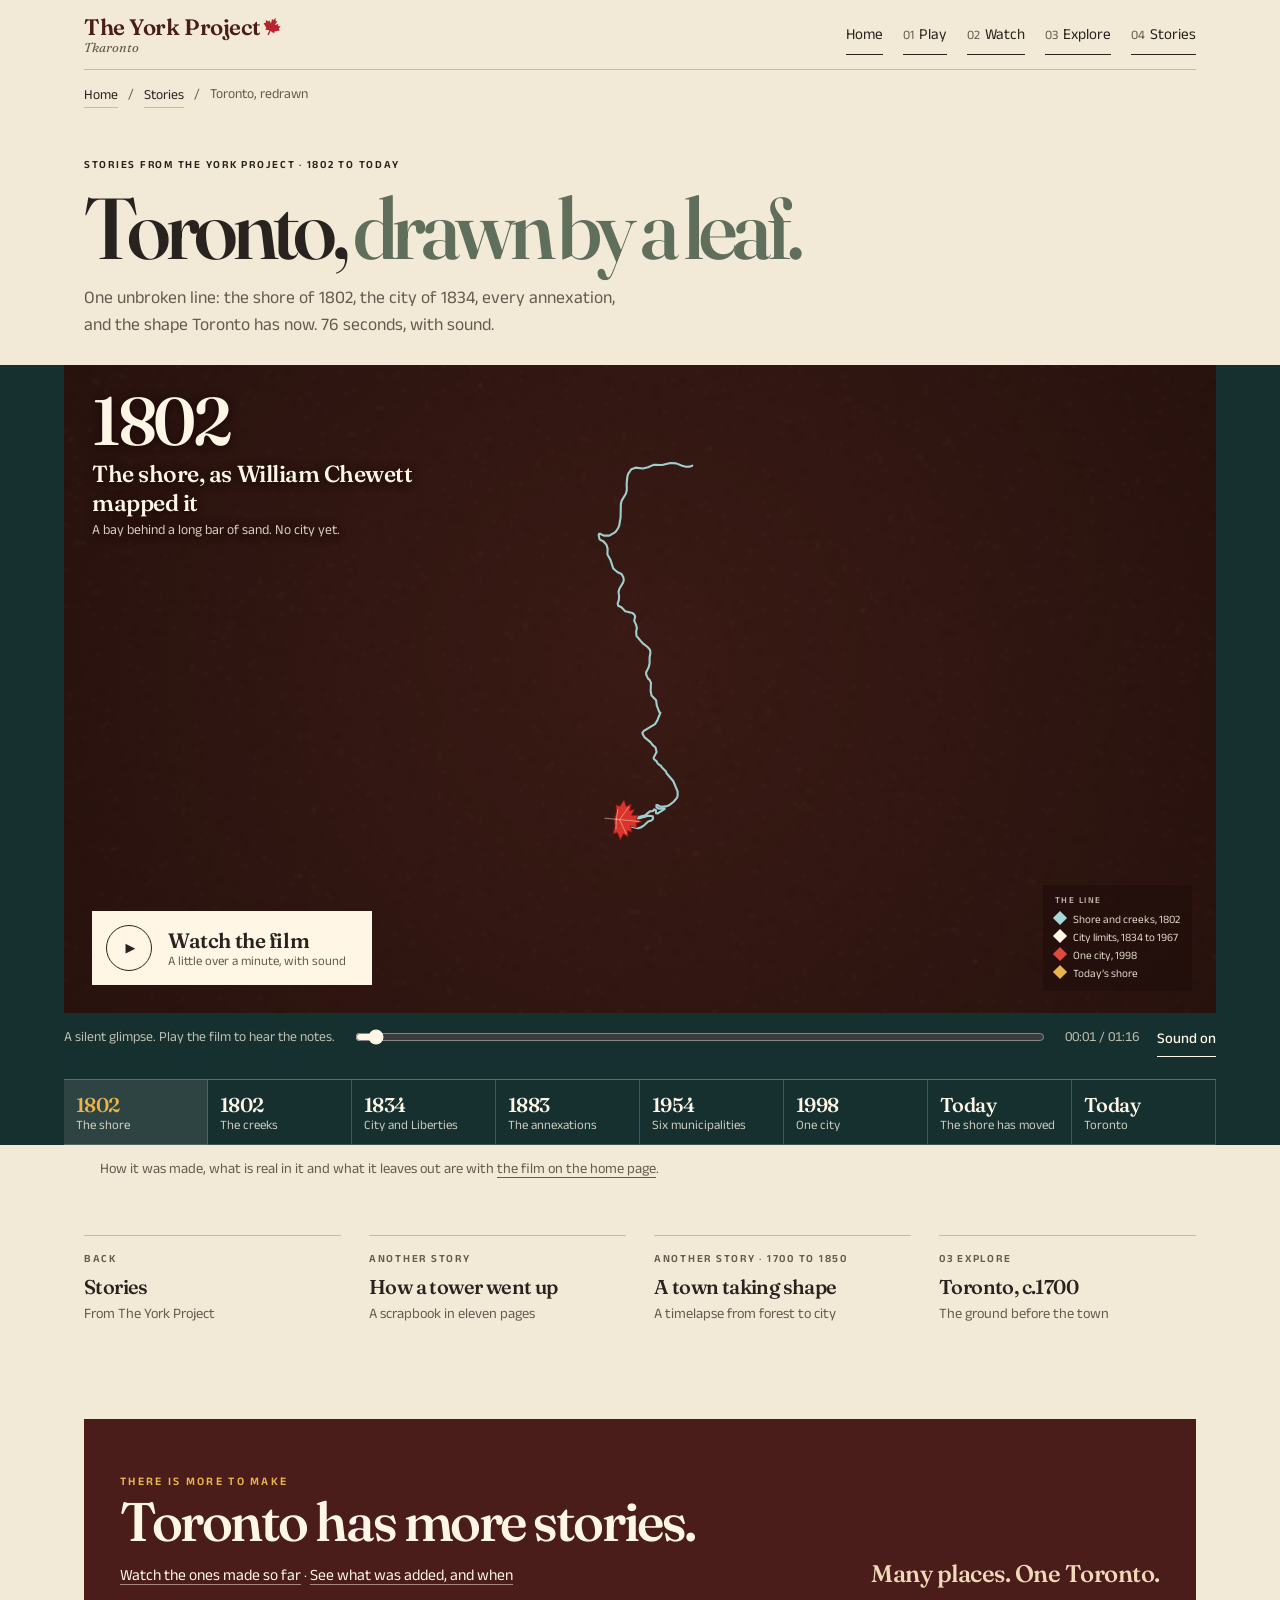
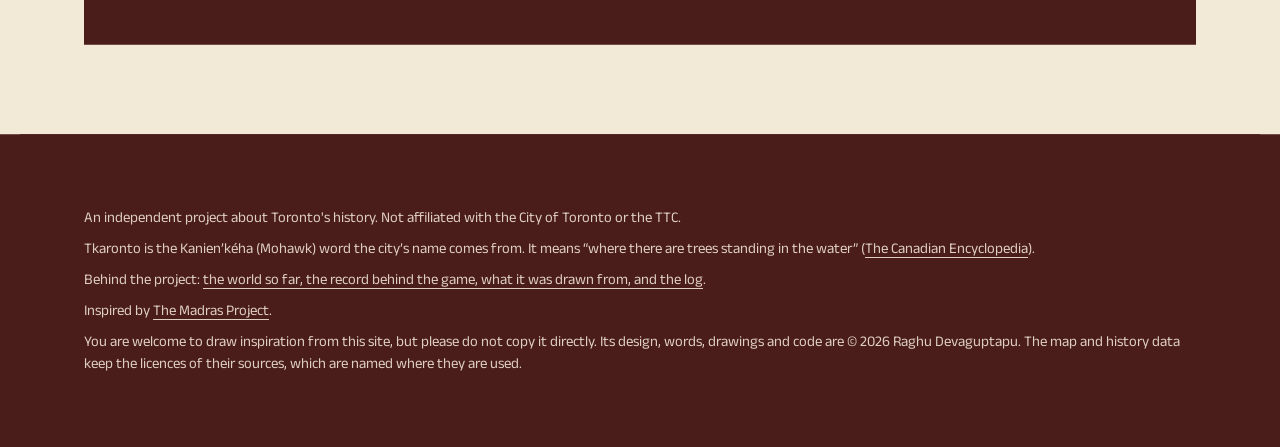
==== commit 6bcbbf21: "Same place, three moments: three pictures rendered in Blender Raghu wants the site's graphics to rea" ====
--- a/film.html
+++ b/film.html
@@ -4,18 +4,18 @@
 <meta charset="utf-8">
 <meta name="viewport" content="width=device-width, initial-scale=1, viewport-fit=cover">
 <meta name="theme-color" content="#f2e9d7">
-<link rel="icon" type="image/svg+xml" href="favicon.svg?v=20261112k">
-<link rel="icon" type="image/png" sizes="32x32" href="favicon-32.png?v=20261112k">
-<link rel="icon" type="image/png" sizes="192x192" href="favicon-192.png?v=20261112k">
-<link rel="apple-touch-icon" href="apple-touch-icon.png?v=20261112k">
+<link rel="icon" type="image/svg+xml" href="favicon.svg?v=20261112l">
+<link rel="icon" type="image/png" sizes="32x32" href="favicon-32.png?v=20261112l">
+<link rel="icon" type="image/png" sizes="192x192" href="favicon-192.png?v=20261112l">
+<link rel="apple-touch-icon" href="apple-touch-icon.png?v=20261112l">
 <title>Toronto, redrawn: a city drawn by one maple leaf · The York Project</title>
 <meta name="description" content="A film in code: a maple leaf draws one unbroken line through the shore of 1802, the city of 1834, every annexation and the shape Toronto has now.">
 <link rel="preconnect" href="https://fonts.googleapis.com">
 <link rel="preconnect" href="https://fonts.gstatic.com" crossorigin>
 <link href="https://fonts.googleapis.com/css2?family=Anek+Latin:wght@400;500;600&family=Fraunces:ital,opsz,wght@0,9..144,500..650;1,9..144,500..650&family=IBM+Plex+Mono:wght@400;600&display=swap" rel="stylesheet">
-<link rel="stylesheet" href="style.css?v=20261112k">
+<link rel="stylesheet" href="style.css?v=20261112l">
 <script>try { if (localStorage.getItem('yp-motion') === 'off' || (localStorage.getItem('yp-motion') == null && matchMedia('(prefers-reduced-motion: reduce)').matches)) document.documentElement.classList.add('still'); } catch (e) {}</script>
-<script src="short.js?v=20261112k"></script>
+<script src="short.js?v=20261112l"></script>
 </head>
 <body class="shore film-page">
 <div class="wrap">
@@ -87,9 +87,9 @@
     <span class="inspired rights">You are welcome to draw inspiration from this site, but please do not copy it directly. Its design, words, drawings and code are © 2026 Raghu Devaguptapu. The map and history data keep the licences of their sources, which are named where they are used.</span>
   </footer>
 </div>
-<script src="data/boundaries.js?v=20261112k"></script>
-<script src="data/history.js?v=20261112k"></script>
-<script src="data/shoreline.js?v=20261112k"></script>
-<script src="leafline.js?v=20261112k"></script>
+<script src="data/boundaries.js?v=20261112l"></script>
+<script src="data/history.js?v=20261112l"></script>
+<script src="data/shoreline.js?v=20261112l"></script>
+<script src="leafline.js?v=20261112l"></script>
 </body>
 </html>
--- a/style.css
+++ b/style.css
@@ -835,11 +835,11 @@
 /* Same place, three moments (world.html): one fixed view, three shores */
 .wiki-note { font-style: italic; }
 .mo-lead { max-width: 70ch; margin: 0 0 16px; }
-.mo-stage { position: relative; overflow: hidden; border: 1px solid var(--ink); background: #9cc3cc; aspect-ratio: 16 / 9; }
+.mo-stage { position: relative; overflow: hidden; border: 1px solid var(--ink); background: #3f7f95; aspect-ratio: 2 / 1; }
 .mo-stage canvas { display: block; width: 100%; height: 100%; }
 .mo-labels { position: absolute; inset: 0; pointer-events: none; }
-.mo-label { position: absolute; left: 0; top: 0; white-space: nowrap; font: 600 0.7rem var(--body); letter-spacing: 0.12em; text-transform: uppercase; color: var(--ink); background: rgba(242, 233, 215, 0.86); padding: 2px 7px; opacity: 0; }
-.mo-label.water { font: italic 500 1rem var(--display); letter-spacing: 0.01em; text-transform: none; color: #1f5d6b; background: none; }
+.mo-label { position: absolute; transform: translate(-50%, -50%); white-space: nowrap; font: 600 0.7rem var(--body); letter-spacing: 0.12em; text-transform: uppercase; color: var(--ink); background: rgba(242, 233, 215, 0.86); padding: 2px 7px; opacity: 0; }
+.mo-label.water { font: italic 500 1.05rem var(--display); letter-spacing: 0.01em; text-transform: none; color: #fff6e5; background: none; text-shadow: 0 1px 3px rgba(10, 40, 50, 0.7); }
 .mo-label.note { font: 500 0.72rem var(--body); letter-spacing: 0; text-transform: none; }
 .mo-tag { position: absolute; left: 12px; top: 12px; display: grid; gap: 1px; background: #16130f; color: #fff6e5; padding: 8px 14px 9px; max-width: calc(100% - 24px); }
 .mo-tag b { font: 550 clamp(1.5rem, 3.6vw, 2.4rem)/1 var(--display); letter-spacing: -0.03em; }
@@ -859,10 +859,10 @@
 .mo-key { list-style: none; display: flex; flex-wrap: wrap; gap: 6px 22px; margin: 0 0 10px; padding: 0; font-size: 0.92rem; }
 .mo-key li { display: flex; align-items: center; gap: 8px; }
 .mo-key i { flex: 0 0 auto; width: 22px; height: 14px; border: 1px solid rgba(40, 35, 31, 0.5); }
-.mo-key .k-w { background: #9cc3cc; } .mo-key .k-m { background: #b4c49a; }
+.mo-key .k-w { background: linear-gradient(90deg, #86c1c4, #2f6e86); } .mo-key .k-m { background: #b4c49a; }
 .mo-key .k-t { border: 0; width: 0; height: 0; border-left: 8px solid transparent; border-right: 8px solid transparent; border-bottom: 16px solid #5d7a52; }
 .mo-key .k-c { border: 0; height: 0; border-top: 3px dashed #b8232f; }
 .mo-key .k-f { border: 0; height: 0; border-top: 3px solid #1f5d6b; }
-.mo-key .k-h { background: repeating-linear-gradient(135deg, #f3cfa6 0 4px, #cf5a24 4px 6px); }
+.mo-key .k-h { background: #e6a077; }
 .mo-key .k-b { background: #fbf7ee; box-shadow: 3px 3px 0 #b79f76; }
 @media (max-width: 700px) { .mo-ctl { grid-template-columns: 1fr; } .mo-play, .mo-slide, .mo-stops { grid-column: 1; grid-row: auto; } .mo-check { grid-column: 1; grid-row: auto; } .mo-label { font-size: 0.6rem; padding: 1px 5px; } .mo-label.water { font-size: 0.85rem; } .mo-about { min-height: 0; } .mo-tag { left: 6px; top: 6px; padding: 5px 9px 6px; } .mo-tag b { font-size: 1.15rem; } .mo-tag span { font-size: 0.7rem; } }
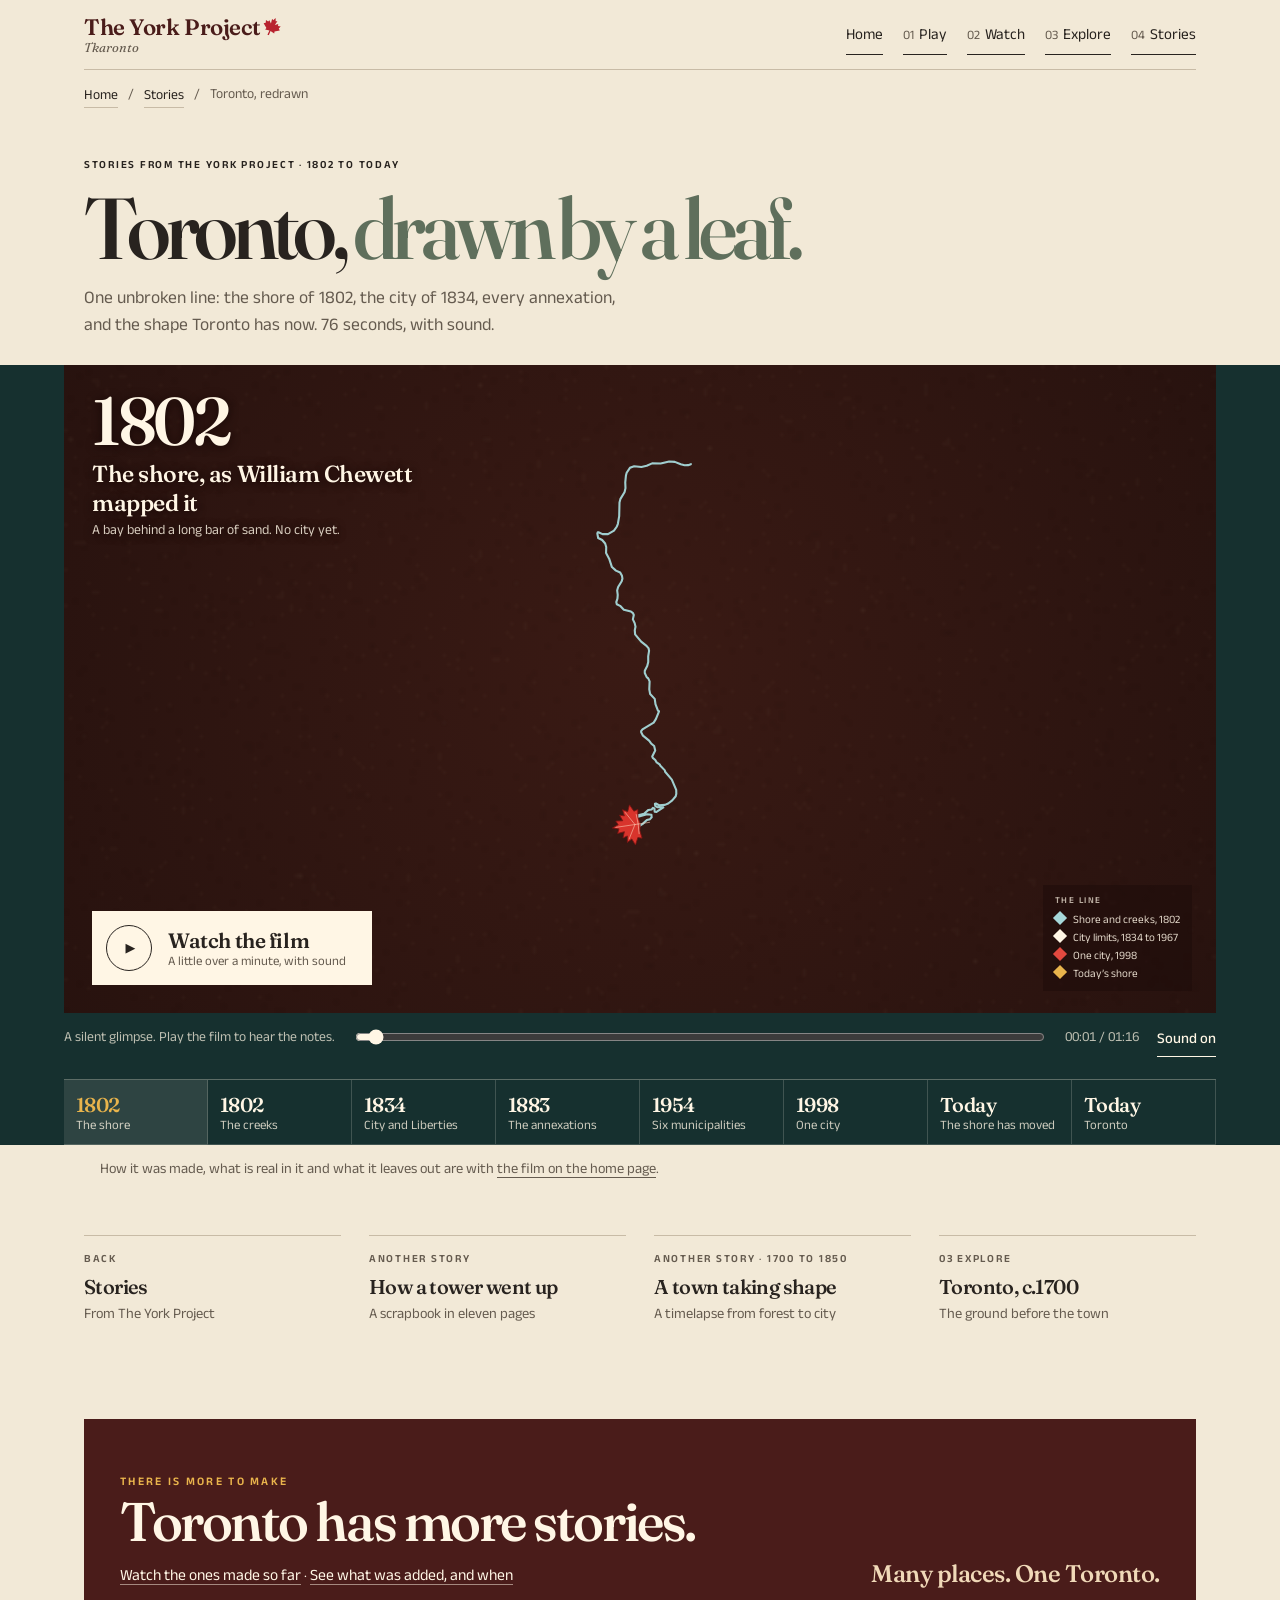
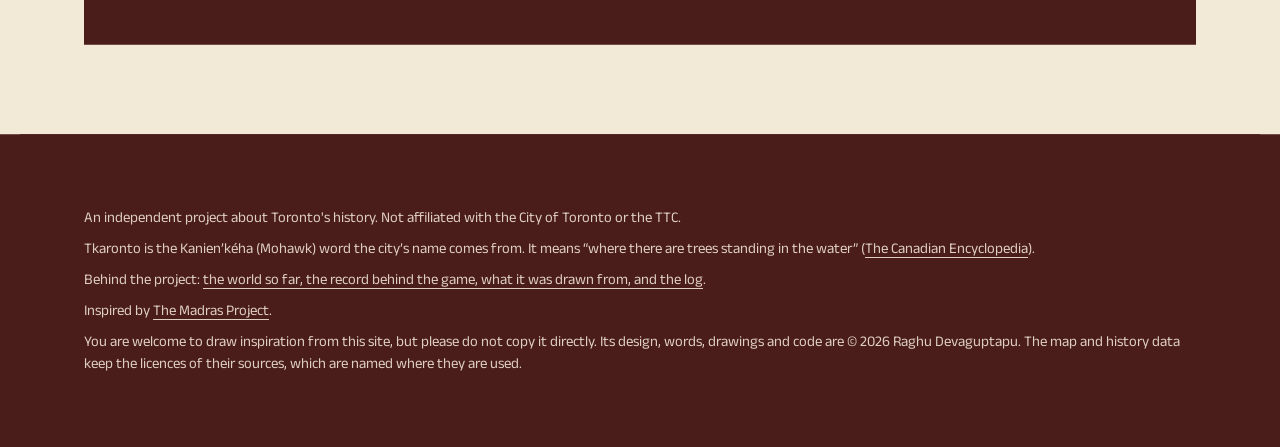
==== commit ec159dd4: "Next Stop, Toronto, repainted: the game is drawn from Blender pictures Raghu was still unhappy with " ====
--- a/film.html
+++ b/film.html
@@ -4,18 +4,18 @@
 <meta charset="utf-8">
 <meta name="viewport" content="width=device-width, initial-scale=1, viewport-fit=cover">
 <meta name="theme-color" content="#f2e9d7">
-<link rel="icon" type="image/svg+xml" href="favicon.svg?v=20261112l">
-<link rel="icon" type="image/png" sizes="32x32" href="favicon-32.png?v=20261112l">
-<link rel="icon" type="image/png" sizes="192x192" href="favicon-192.png?v=20261112l">
-<link rel="apple-touch-icon" href="apple-touch-icon.png?v=20261112l">
+<link rel="icon" type="image/svg+xml" href="favicon.svg?v=20261112p">
+<link rel="icon" type="image/png" sizes="32x32" href="favicon-32.png?v=20261112p">
+<link rel="icon" type="image/png" sizes="192x192" href="favicon-192.png?v=20261112p">
+<link rel="apple-touch-icon" href="apple-touch-icon.png?v=20261112p">
 <title>Toronto, redrawn: a city drawn by one maple leaf · The York Project</title>
 <meta name="description" content="A film in code: a maple leaf draws one unbroken line through the shore of 1802, the city of 1834, every annexation and the shape Toronto has now.">
 <link rel="preconnect" href="https://fonts.googleapis.com">
 <link rel="preconnect" href="https://fonts.gstatic.com" crossorigin>
 <link href="https://fonts.googleapis.com/css2?family=Anek+Latin:wght@400;500;600&family=Fraunces:ital,opsz,wght@0,9..144,500..650;1,9..144,500..650&family=IBM+Plex+Mono:wght@400;600&display=swap" rel="stylesheet">
-<link rel="stylesheet" href="style.css?v=20261112l">
+<link rel="stylesheet" href="style.css?v=20261112p">
 <script>try { if (localStorage.getItem('yp-motion') === 'off' || (localStorage.getItem('yp-motion') == null && matchMedia('(prefers-reduced-motion: reduce)').matches)) document.documentElement.classList.add('still'); } catch (e) {}</script>
-<script src="short.js?v=20261112l"></script>
+<script src="short.js?v=20261112p"></script>
 </head>
 <body class="shore film-page">
 <div class="wrap">
@@ -87,9 +87,9 @@
     <span class="inspired rights">You are welcome to draw inspiration from this site, but please do not copy it directly. Its design, words, drawings and code are © 2026 Raghu Devaguptapu. The map and history data keep the licences of their sources, which are named where they are used.</span>
   </footer>
 </div>
-<script src="data/boundaries.js?v=20261112l"></script>
-<script src="data/history.js?v=20261112l"></script>
-<script src="data/shoreline.js?v=20261112l"></script>
-<script src="leafline.js?v=20261112l"></script>
+<script src="data/boundaries.js?v=20261112p"></script>
+<script src="data/history.js?v=20261112p"></script>
+<script src="data/shoreline.js?v=20261112p"></script>
+<script src="leafline.js?v=20261112p"></script>
 </body>
 </html>
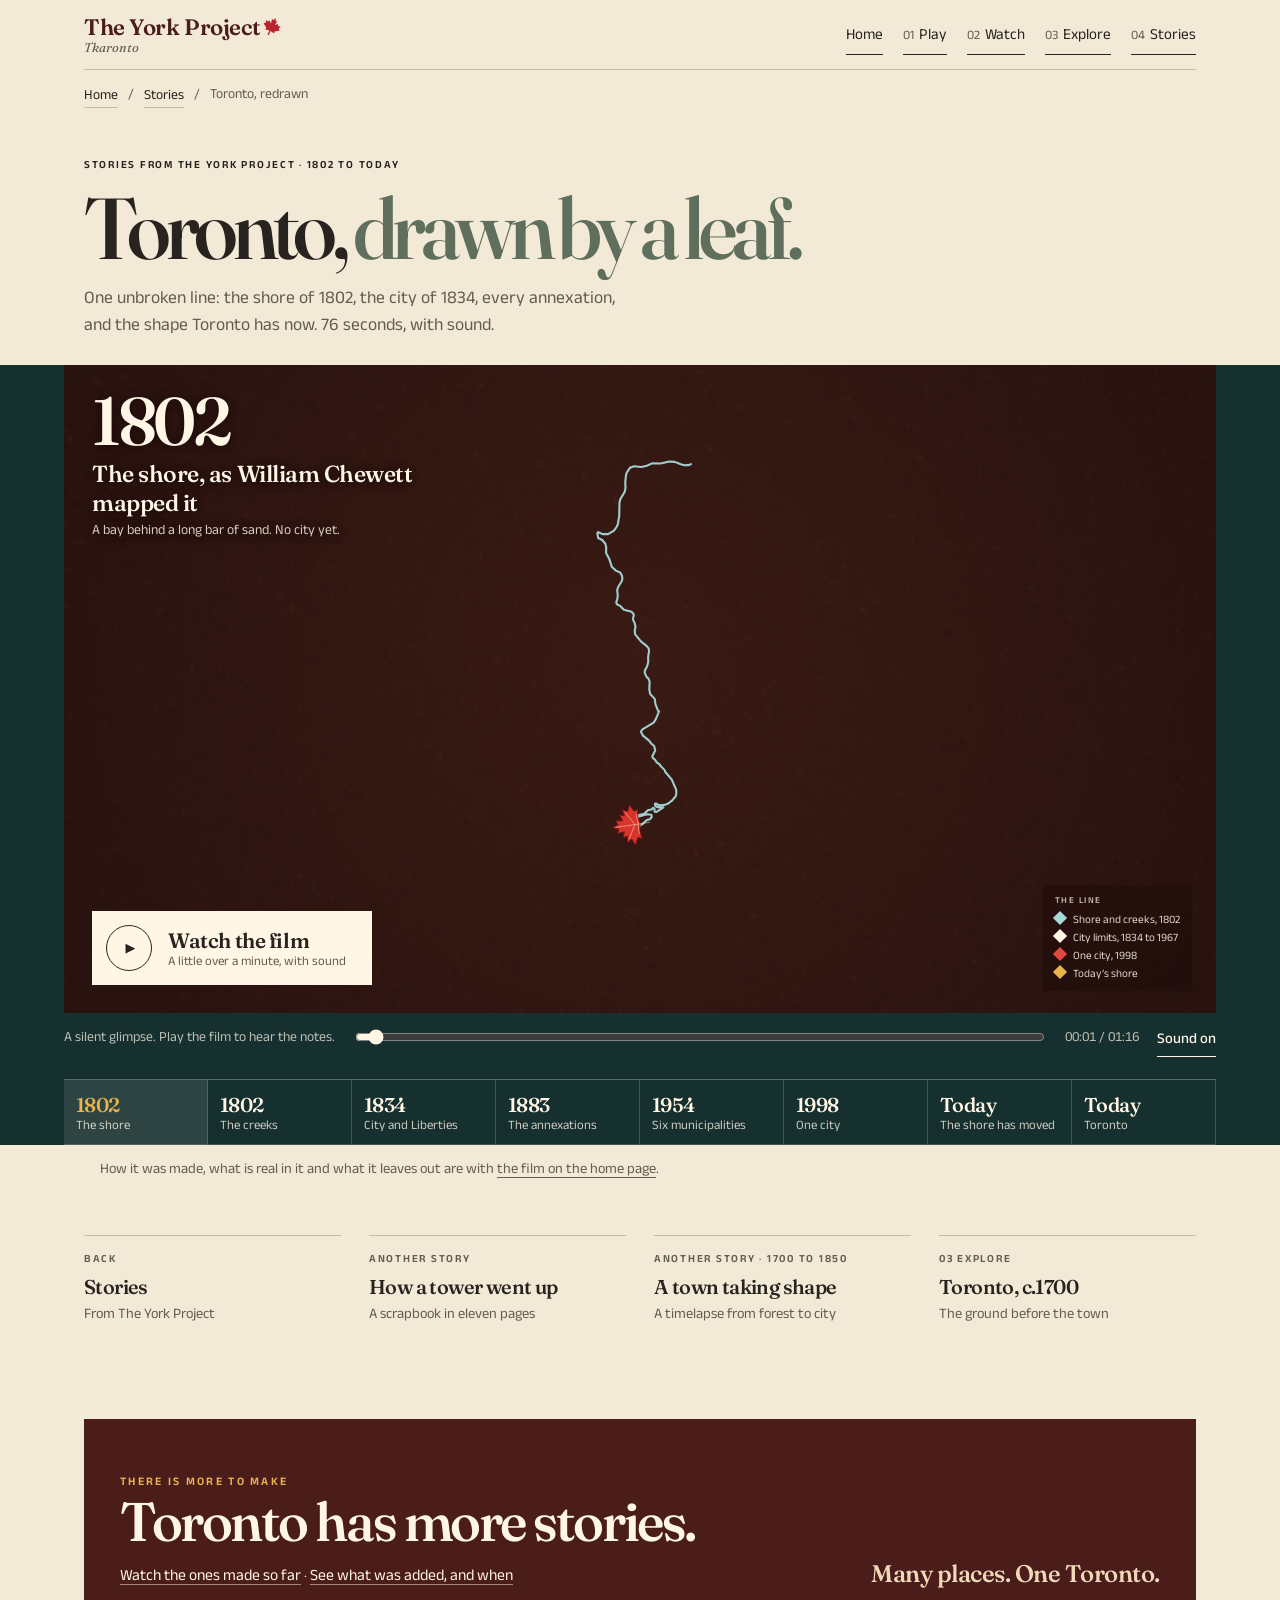
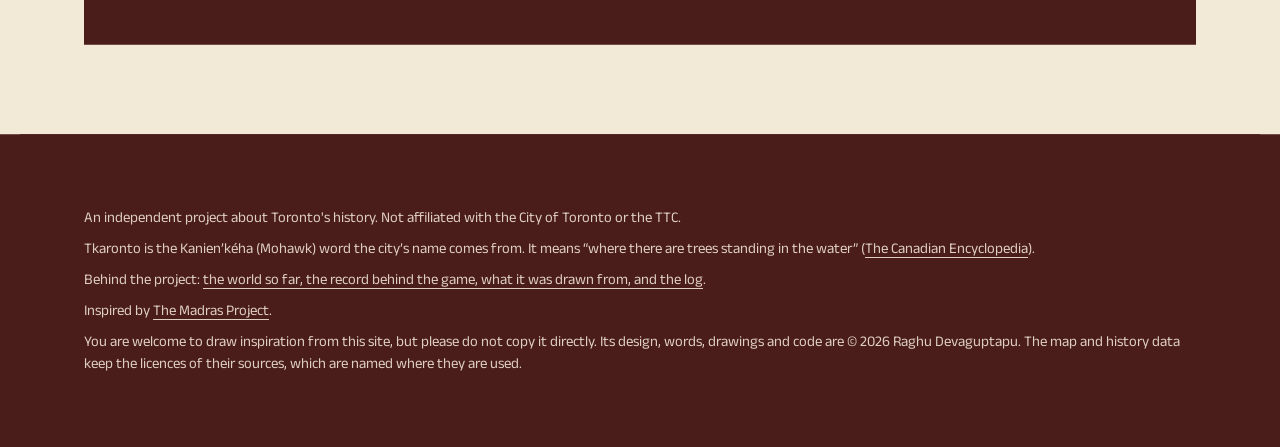
==== commit d1ce6eb0: "Section 3, Reconstructing Toronto: three recordings and six pictures from a Blender model, made the " ====
--- a/film.html
+++ b/film.html
@@ -4,18 +4,18 @@
 <meta charset="utf-8">
 <meta name="viewport" content="width=device-width, initial-scale=1, viewport-fit=cover">
 <meta name="theme-color" content="#f2e9d7">
-<link rel="icon" type="image/svg+xml" href="favicon.svg?v=20261112p">
-<link rel="icon" type="image/png" sizes="32x32" href="favicon-32.png?v=20261112p">
-<link rel="icon" type="image/png" sizes="192x192" href="favicon-192.png?v=20261112p">
-<link rel="apple-touch-icon" href="apple-touch-icon.png?v=20261112p">
+<link rel="icon" type="image/svg+xml" href="favicon.svg?v=20261113a">
+<link rel="icon" type="image/png" sizes="32x32" href="favicon-32.png?v=20261113a">
+<link rel="icon" type="image/png" sizes="192x192" href="favicon-192.png?v=20261113a">
+<link rel="apple-touch-icon" href="apple-touch-icon.png?v=20261113a">
 <title>Toronto, redrawn: a city drawn by one maple leaf · The York Project</title>
 <meta name="description" content="A film in code: a maple leaf draws one unbroken line through the shore of 1802, the city of 1834, every annexation and the shape Toronto has now.">
 <link rel="preconnect" href="https://fonts.googleapis.com">
 <link rel="preconnect" href="https://fonts.gstatic.com" crossorigin>
 <link href="https://fonts.googleapis.com/css2?family=Anek+Latin:wght@400;500;600&family=Fraunces:ital,opsz,wght@0,9..144,500..650;1,9..144,500..650&family=IBM+Plex+Mono:wght@400;600&display=swap" rel="stylesheet">
-<link rel="stylesheet" href="style.css?v=20261112p">
+<link rel="stylesheet" href="style.css?v=20261113a">
 <script>try { if (localStorage.getItem('yp-motion') === 'off' || (localStorage.getItem('yp-motion') == null && matchMedia('(prefers-reduced-motion: reduce)').matches)) document.documentElement.classList.add('still'); } catch (e) {}</script>
-<script src="short.js?v=20261112p"></script>
+<script src="short.js?v=20261113a"></script>
 </head>
 <body class="shore film-page">
 <div class="wrap">
@@ -87,9 +87,9 @@
     <span class="inspired rights">You are welcome to draw inspiration from this site, but please do not copy it directly. Its design, words, drawings and code are © 2026 Raghu Devaguptapu. The map and history data keep the licences of their sources, which are named where they are used.</span>
   </footer>
 </div>
-<script src="data/boundaries.js?v=20261112p"></script>
-<script src="data/history.js?v=20261112p"></script>
-<script src="data/shoreline.js?v=20261112p"></script>
-<script src="leafline.js?v=20261112p"></script>
+<script src="data/boundaries.js?v=20261113a"></script>
+<script src="data/history.js?v=20261113a"></script>
+<script src="data/shoreline.js?v=20261113a"></script>
+<script src="leafline.js?v=20261113a"></script>
 </body>
 </html>
--- a/style.css
+++ b/style.css
@@ -866,3 +866,11 @@
 .mo-key .k-h { background: #e6a077; }
 .mo-key .k-b { background: #fbf7ee; box-shadow: 3px 3px 0 #b79f76; }
 @media (max-width: 700px) { .mo-ctl { grid-template-columns: 1fr; } .mo-play, .mo-slide, .mo-stops { grid-column: 1; grid-row: auto; } .mo-check { grid-column: 1; grid-row: auto; } .mo-label { font-size: 0.6rem; padding: 1px 5px; } .mo-label.water { font-size: 0.85rem; } .mo-about { min-height: 0; } .mo-tag { left: 6px; top: 6px; padding: 5px 9px 6px; } .mo-tag b { font-size: 1.15rem; } .mo-tag span { font-size: 0.7rem; } }
+
+/* Section 3 of the home page: recordings from the Blender model in place of the live 3D world */
+.world3d.rec { background: #cfd8dc; }
+.world3d.rec video { display: block; width: 100%; height: 100%; object-fit: cover; cursor: pointer; }
+.world3d.rec .world-play { min-width: 7.5em; }
+#rec-about h3 { font: 550 1.6rem var(--display); letter-spacing: -0.03em; margin: 0 0 8px; }
+#rec-about p { margin: 0 0 8px; max-width: 62ch; font-size: 1.05rem; line-height: 1.5; }
+#rec-about .real { font-size: 0.92rem; color: var(--muted); }
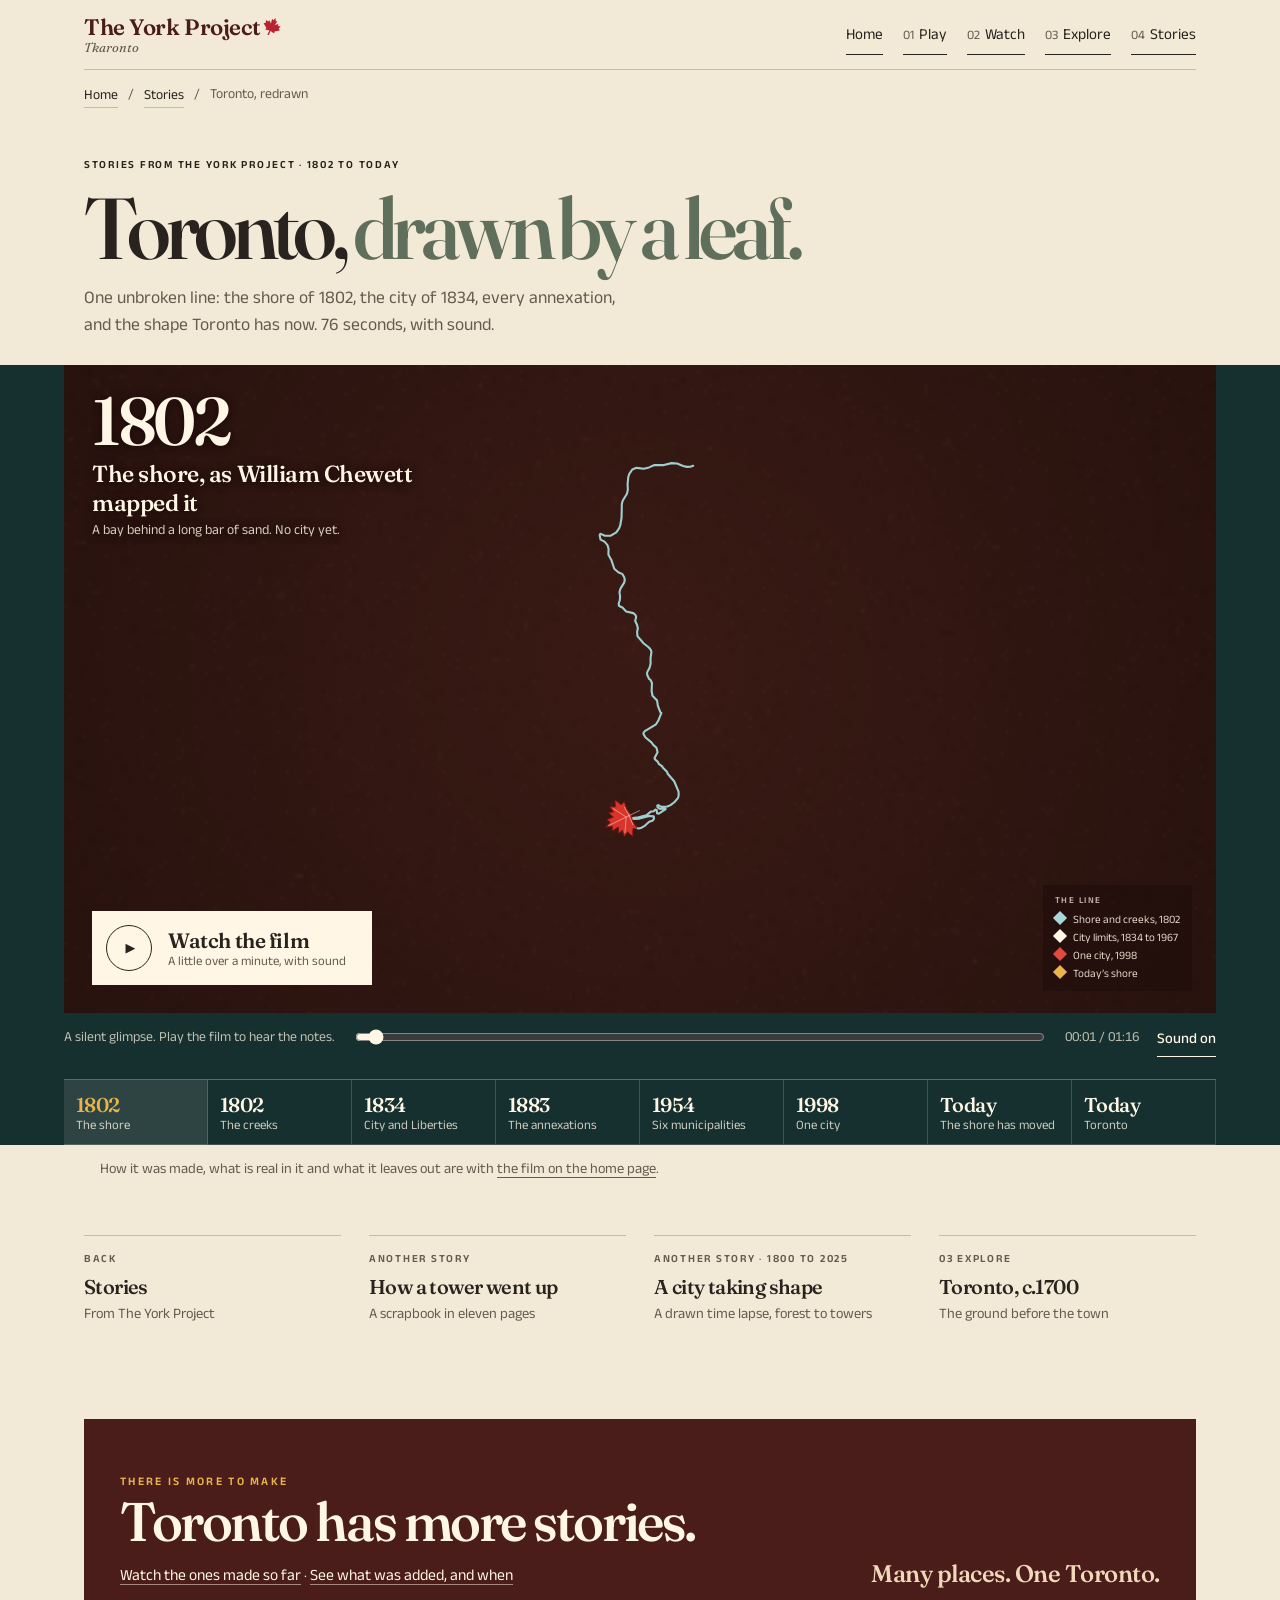
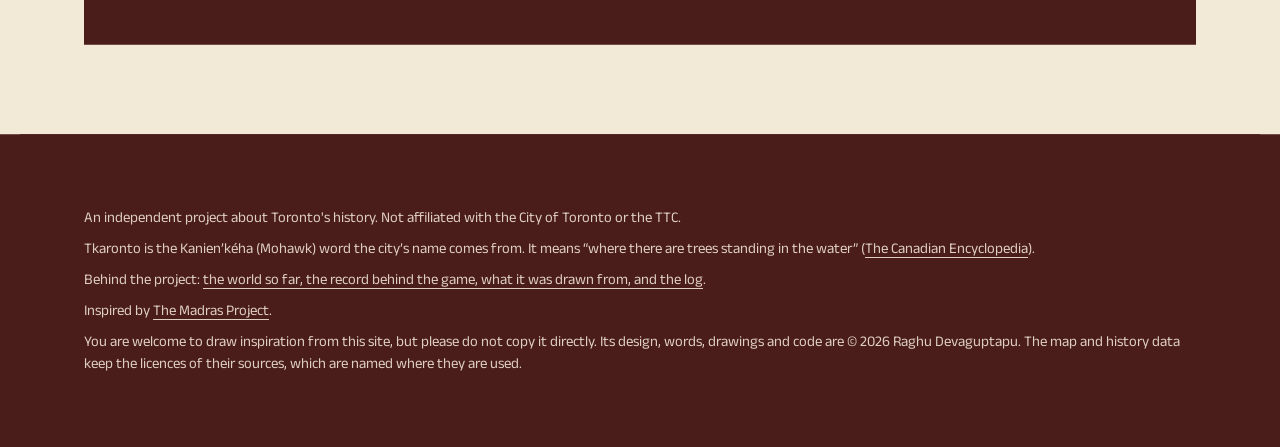
==== commit a39e0878: "The time lapse becomes a drawn film of 1800 to 2025, and a finger on a 3D model always scrolls the p" ====
--- a/film.html
+++ b/film.html
@@ -4,18 +4,18 @@
 <meta charset="utf-8">
 <meta name="viewport" content="width=device-width, initial-scale=1, viewport-fit=cover">
 <meta name="theme-color" content="#f2e9d7">
-<link rel="icon" type="image/svg+xml" href="favicon.svg?v=20261113a">
-<link rel="icon" type="image/png" sizes="32x32" href="favicon-32.png?v=20261113a">
-<link rel="icon" type="image/png" sizes="192x192" href="favicon-192.png?v=20261113a">
-<link rel="apple-touch-icon" href="apple-touch-icon.png?v=20261113a">
+<link rel="icon" type="image/svg+xml" href="favicon.svg?v=20261113b">
+<link rel="icon" type="image/png" sizes="32x32" href="favicon-32.png?v=20261113b">
+<link rel="icon" type="image/png" sizes="192x192" href="favicon-192.png?v=20261113b">
+<link rel="apple-touch-icon" href="apple-touch-icon.png?v=20261113b">
 <title>Toronto, redrawn: a city drawn by one maple leaf · The York Project</title>
 <meta name="description" content="A film in code: a maple leaf draws one unbroken line through the shore of 1802, the city of 1834, every annexation and the shape Toronto has now.">
 <link rel="preconnect" href="https://fonts.googleapis.com">
 <link rel="preconnect" href="https://fonts.gstatic.com" crossorigin>
 <link href="https://fonts.googleapis.com/css2?family=Anek+Latin:wght@400;500;600&family=Fraunces:ital,opsz,wght@0,9..144,500..650;1,9..144,500..650&family=IBM+Plex+Mono:wght@400;600&display=swap" rel="stylesheet">
-<link rel="stylesheet" href="style.css?v=20261113a">
+<link rel="stylesheet" href="style.css?v=20261113b">
 <script>try { if (localStorage.getItem('yp-motion') === 'off' || (localStorage.getItem('yp-motion') == null && matchMedia('(prefers-reduced-motion: reduce)').matches)) document.documentElement.classList.add('still'); } catch (e) {}</script>
-<script src="short.js?v=20261113a"></script>
+<script src="short.js?v=20261113b"></script>
 </head>
 <body class="shore film-page">
 <div class="wrap">
@@ -68,7 +68,7 @@
   <nav class="pager" aria-label="Where to go next">
     <a href="./#stories"><span class="kicker">Back</span><b>Stories</b><span>From The York Project</span></a>
     <a href="tower.html"><span class="kicker">Another story</span><b>How a tower went up</b><span>A scrapbook in eleven pages</span></a>
-    <a href="town.html"><span class="kicker">Another story · 1700 to 1850</span><b>A town taking shape</b><span>A timelapse from forest to city</span></a>
+    <a href="town.html"><span class="kicker">Another story · 1800 to 2025</span><b>A city taking shape</b><span>A drawn time lapse, forest to towers</span></a>
     <a href="world.html"><span class="kicker">03 Explore</span><b>Toronto, c.1700</b><span>The ground before the town</span></a>
   </nav>
   <section class="more-band" aria-labelledby="more-title">
@@ -87,9 +87,9 @@
     <span class="inspired rights">You are welcome to draw inspiration from this site, but please do not copy it directly. Its design, words, drawings and code are © 2026 Raghu Devaguptapu. The map and history data keep the licences of their sources, which are named where they are used.</span>
   </footer>
 </div>
-<script src="data/boundaries.js?v=20261113a"></script>
-<script src="data/history.js?v=20261113a"></script>
-<script src="data/shoreline.js?v=20261113a"></script>
-<script src="leafline.js?v=20261113a"></script>
+<script src="data/boundaries.js?v=20261113b"></script>
+<script src="data/history.js?v=20261113b"></script>
+<script src="data/shoreline.js?v=20261113b"></script>
+<script src="leafline.js?v=20261113b"></script>
 </body>
 </html>
--- a/style.css
+++ b/style.css
@@ -157,7 +157,7 @@
 .band-film .mega span { color: #dcae8c; }
 .band-film .fine { color: rgba(255, 246, 229, 0.72); }
 .film { position: relative; margin: clamp(30px, 5vw, 56px) var(--gutter) 0; background: #2a1512; overflow: hidden; }
-.film canvas { display: block; width: 100%; aspect-ratio: 16 / 9; max-height: 82vh; touch-action: pan-y; cursor: grab; }
+.film canvas { display: block; width: 100%; aspect-ratio: 16 / 9; max-height: 82vh; }
 .film canvas:active { cursor: grabbing; }
 .film-labels { position: absolute; inset: 0; pointer-events: none; overflow: hidden; }
 .film-labels span { position: absolute; left: 0; top: 0; white-space: nowrap; opacity: 0; font: 600 0.62rem var(--body); letter-spacing: 0.14em; text-transform: uppercase; color: var(--chalk); text-shadow: 0 1px 4px rgba(0, 0, 0, 0.8); }
@@ -216,8 +216,14 @@
 .viewer { display: grid; grid-template-columns: minmax(0, 1fr) clamp(200px, 22vw, 300px); gap: 14px; margin: clamp(30px, 5vw, 56px) var(--gutter) 0; }
 .world3d { position: relative; height: min(68vh, 640px); min-height: 360px; background: var(--sand); overflow: hidden; }
 body.shore .world3d { height: min(72vh, 760px); border-top: 1px solid var(--rule); border-bottom: 1px solid var(--rule); }
-.world3d canvas { width: 100%; height: 100%; display: block; touch-action: none; cursor: grab; }
-body.home .world3d canvas { touch-action: pan-y; }
+/* A finger on a model scrolls the page, from the first moment and even if the script never loads (world1700.js and shore.js say why). Only the story frame, which has no page to scroll, keeps every gesture. */
+.world3d canvas { width: 100%; height: 100%; display: block; touch-action: pan-x pan-y; cursor: grab; }
+html.short .world3d canvas { touch-action: none; }
+.world-hand { display: none; position: absolute; left: 16px; top: 84px; z-index: 3; background: var(--chalk); color: var(--ink); border: 1px solid var(--ink); padding: 9px 14px; min-height: 40px; font: 600 0.68rem var(--body); letter-spacing: 0.1em; text-transform: uppercase; cursor: pointer; }
+.world-hand[aria-pressed="true"] { background: var(--lake); color: var(--chalk); border-color: var(--lake); }
+@media (any-pointer: coarse) { .world-hand { display: block; } }
+/* sliders: a finger moving up or down on one scrolls the page; only sideways moves the slider */
+input[type="range"] { touch-action: pan-y; }
 .world3d canvas:active { cursor: grabbing; }
 .labels { position: absolute; inset: 0; pointer-events: none; overflow: hidden; }
 .labels span { position: absolute; left: 0; top: 0; white-space: nowrap; font: 600 0.62rem var(--body); letter-spacing: 0.12em; text-transform: uppercase; background: var(--chalk); color: var(--ink); padding: 2px 7px; }
@@ -462,7 +468,7 @@
   .card h3 { font-size: 1rem; }
   .overlay h1 { font-size: 1.8rem; margin: 2px 0 4px; }
   .overlay p { font-size: 0.85rem; margin-bottom: 8px; }
-  body.shore .world3d canvas { height: 100vh; height: 100dvh; }
+  body.shore .world3d canvas { height: 78vh; height: 78dvh; } /* never the whole screen: there is always page above or below to take hold of */
 }
 
 /* the town page (town.html): the year on the picture, the year slider under it, the five stills */
@@ -874,3 +880,31 @@
 #rec-about h3 { font: 550 1.6rem var(--display); letter-spacing: -0.03em; margin: 0 0 8px; }
 #rec-about p { margin: 0 0 8px; max-width: 62ch; font-size: 1.05rem; line-height: 1.5; }
 #rec-about .real { font-size: 0.92rem; color: var(--muted); }
+
+/* The time lapse page (town.html): the film, and the timeline under it */
+.world3d.tl, body.shore .world3d.tl { height: auto; min-height: 0; aspect-ratio: 16 / 9; max-height: 84vh; background: #e9dcc0; }
+.world3d.tl video { object-fit: contain; }
+html.short .world3d.tl { aspect-ratio: auto; max-height: none; background: #e9dcc0; }
+html.short .world3d.tl video { object-fit: cover; }   /* the tall story frame shows the middle of the picture, where the city is */
+.town-line { list-style: none; margin: 22px 0 0; padding: 0; display: grid; gap: 26px; }
+.town-line .era { display: grid; grid-template-columns: minmax(0, 340px) minmax(0, 1fr); gap: 20px; padding-top: 22px; border-top: 1px solid var(--rule); }
+.town-line .era.on { border-top-color: var(--ink); }
+.town-line .era-pic { position: relative; display: block; padding: 0; border: 1px solid var(--ink); background: #e9dcc0; cursor: pointer; align-self: start; }
+.town-line .era-pic img { display: block; width: 100%; height: auto; }
+.town-line .era-go { position: absolute; left: 0; bottom: 0; background: var(--ink); color: var(--chalk); font: 600 0.66rem var(--body); letter-spacing: 0.1em; text-transform: uppercase; padding: 7px 10px; }
+.town-line .era.on .era-go { background: var(--lake); }
+.town-line h3 { font: 550 1.7rem var(--display); letter-spacing: -0.03em; margin: 2px 0 8px; }
+.town-line .era-draws { margin: 0 0 12px; max-width: 64ch; font-size: 1.04rem; line-height: 1.5; }
+.town-line .era-facts { list-style: none; margin: 0; padding: 0; display: grid; gap: 8px; font-size: 0.95rem; line-height: 1.45; max-width: 70ch; }
+.town-line .era-facts li { padding-left: 3.6em; position: relative; }
+.town-line .era-facts b { position: absolute; left: 0; top: 0; font: 600 0.82rem var(--mono, monospace); font-variant-numeric: tabular-nums; }
+.town-line .era-facts strong { font-weight: 600; }
+.town-line .era-facts strong::after { content: '.'; }
+.town-line .era-facts a, .town-line .era-facts span { color: var(--muted); font-size: 0.86rem; }
+@media (max-width: 720px) { .town-line .era { grid-template-columns: 1fr; gap: 12px; } }
+@media (max-width: 820px) {   /* on a phone the film is small: a smaller clock, and Play back in the bottom corner */
+  .world3d.tl .town-clock { right: 8px; top: 8px; padding: 4px 10px 6px; }
+  .world3d.tl .town-clock b { font-size: 1.7rem; }
+  .world3d.tl .town-clock span { font-size: 0.56rem; }
+  body.town .world3d.tl .world-play { top: auto; bottom: 12px; right: 8px; }
+}
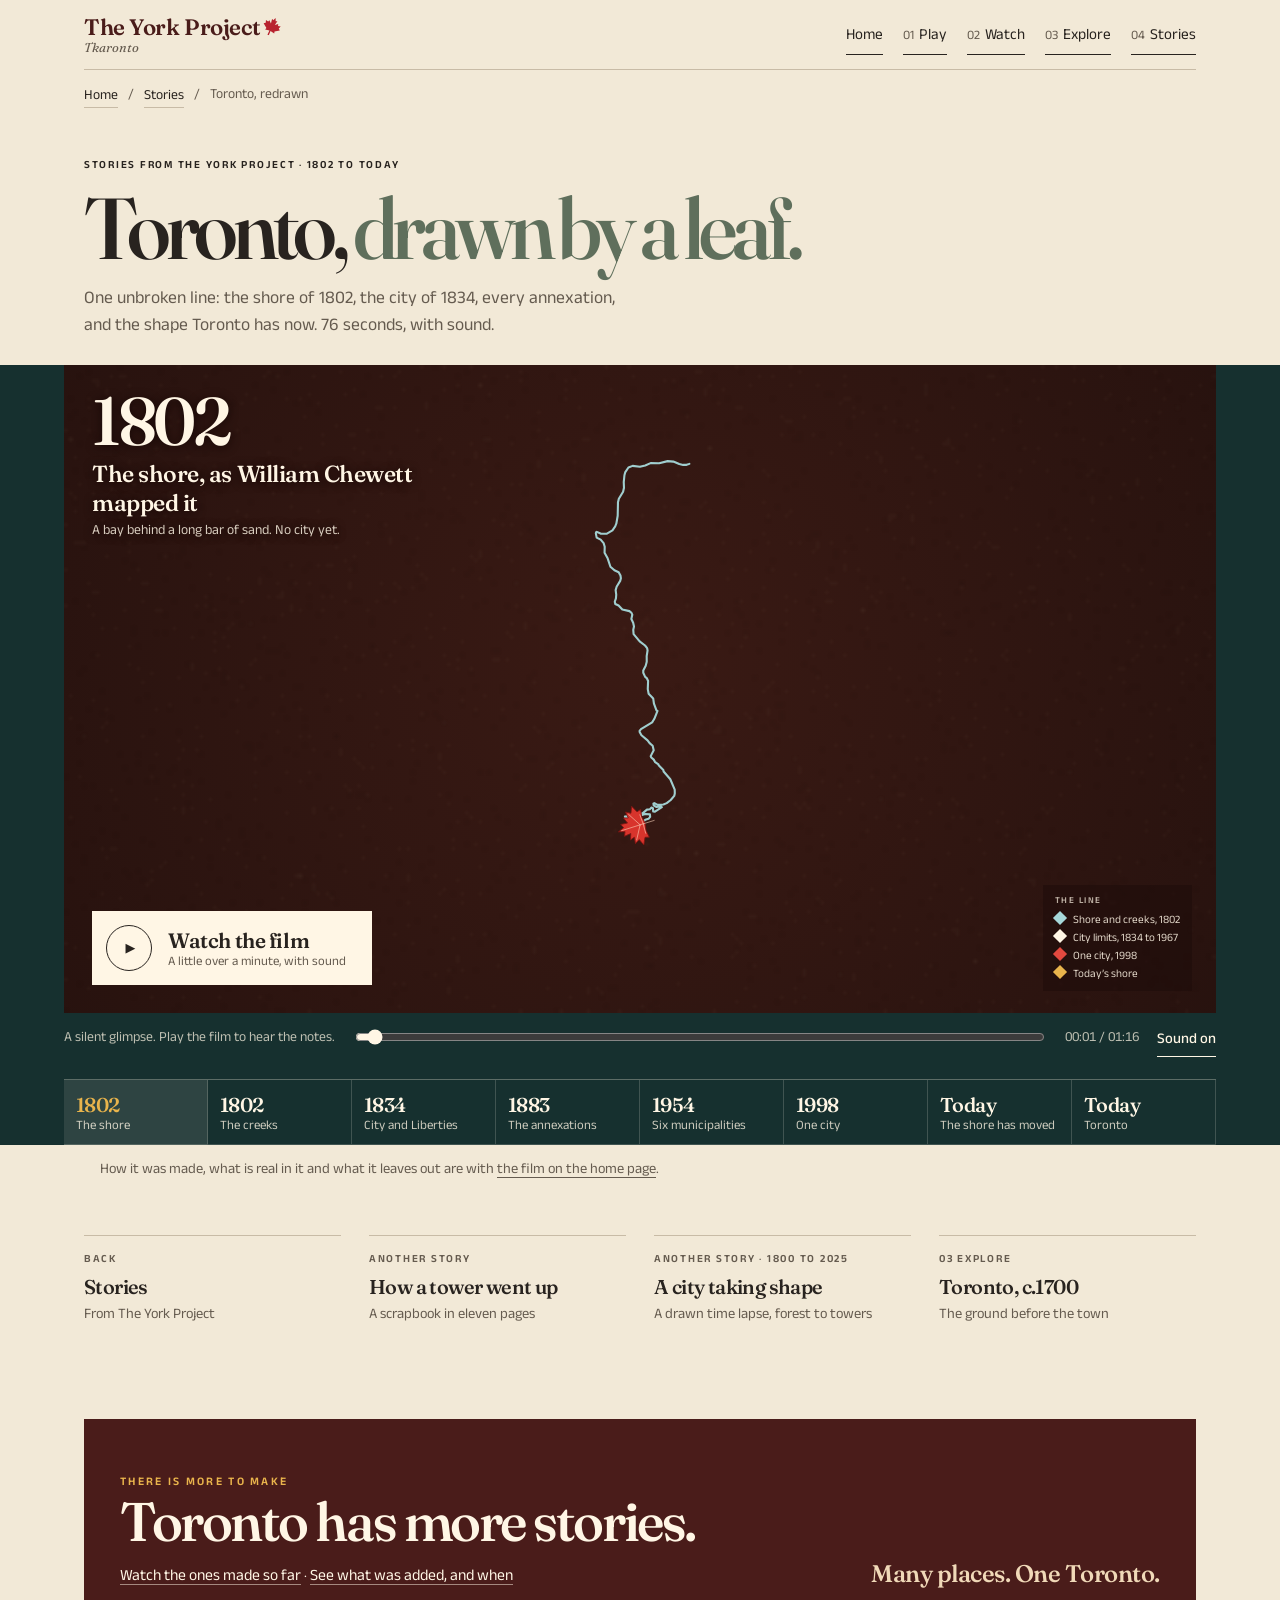
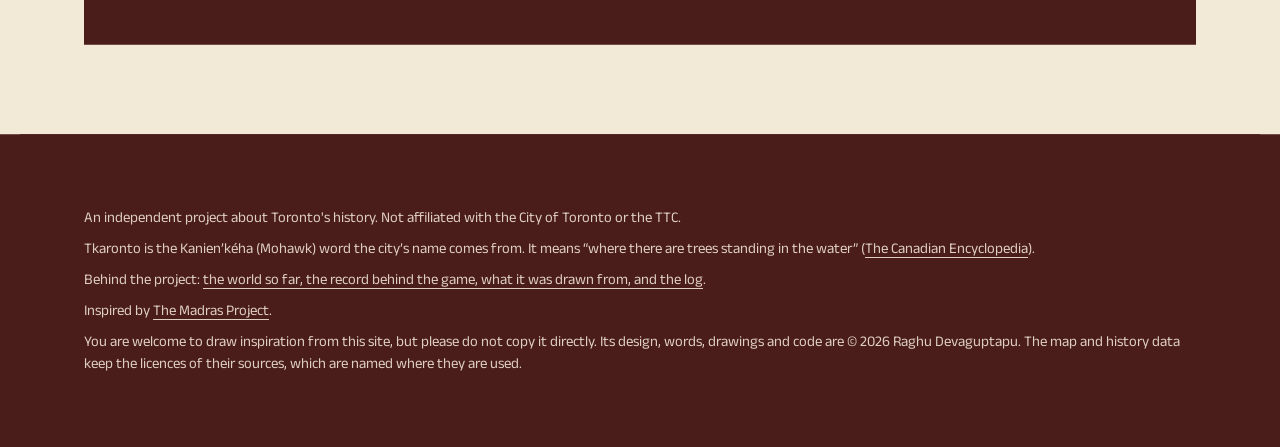
==== commit 3ae812da: "Section 3 recordings: the camera now travels, because a drift read as nothing happening Raghu presse" ====
--- a/film.html
+++ b/film.html
@@ -4,18 +4,18 @@
 <meta charset="utf-8">
 <meta name="viewport" content="width=device-width, initial-scale=1, viewport-fit=cover">
 <meta name="theme-color" content="#f2e9d7">
-<link rel="icon" type="image/svg+xml" href="favicon.svg?v=20261113b">
-<link rel="icon" type="image/png" sizes="32x32" href="favicon-32.png?v=20261113b">
-<link rel="icon" type="image/png" sizes="192x192" href="favicon-192.png?v=20261113b">
-<link rel="apple-touch-icon" href="apple-touch-icon.png?v=20261113b">
+<link rel="icon" type="image/svg+xml" href="favicon.svg?v=20261114a">
+<link rel="icon" type="image/png" sizes="32x32" href="favicon-32.png?v=20261114a">
+<link rel="icon" type="image/png" sizes="192x192" href="favicon-192.png?v=20261114a">
+<link rel="apple-touch-icon" href="apple-touch-icon.png?v=20261114a">
 <title>Toronto, redrawn: a city drawn by one maple leaf · The York Project</title>
 <meta name="description" content="A film in code: a maple leaf draws one unbroken line through the shore of 1802, the city of 1834, every annexation and the shape Toronto has now.">
 <link rel="preconnect" href="https://fonts.googleapis.com">
 <link rel="preconnect" href="https://fonts.gstatic.com" crossorigin>
 <link href="https://fonts.googleapis.com/css2?family=Anek+Latin:wght@400;500;600&family=Fraunces:ital,opsz,wght@0,9..144,500..650;1,9..144,500..650&family=IBM+Plex+Mono:wght@400;600&display=swap" rel="stylesheet">
-<link rel="stylesheet" href="style.css?v=20261113b">
+<link rel="stylesheet" href="style.css?v=20261114a">
 <script>try { if (localStorage.getItem('yp-motion') === 'off' || (localStorage.getItem('yp-motion') == null && matchMedia('(prefers-reduced-motion: reduce)').matches)) document.documentElement.classList.add('still'); } catch (e) {}</script>
-<script src="short.js?v=20261113b"></script>
+<script src="short.js?v=20261114a"></script>
 </head>
 <body class="shore film-page">
 <div class="wrap">
@@ -87,9 +87,9 @@
     <span class="inspired rights">You are welcome to draw inspiration from this site, but please do not copy it directly. Its design, words, drawings and code are © 2026 Raghu Devaguptapu. The map and history data keep the licences of their sources, which are named where they are used.</span>
   </footer>
 </div>
-<script src="data/boundaries.js?v=20261113b"></script>
-<script src="data/history.js?v=20261113b"></script>
-<script src="data/shoreline.js?v=20261113b"></script>
-<script src="leafline.js?v=20261113b"></script>
+<script src="data/boundaries.js?v=20261114a"></script>
+<script src="data/history.js?v=20261114a"></script>
+<script src="data/shoreline.js?v=20261114a"></script>
+<script src="leafline.js?v=20261114a"></script>
 </body>
 </html>
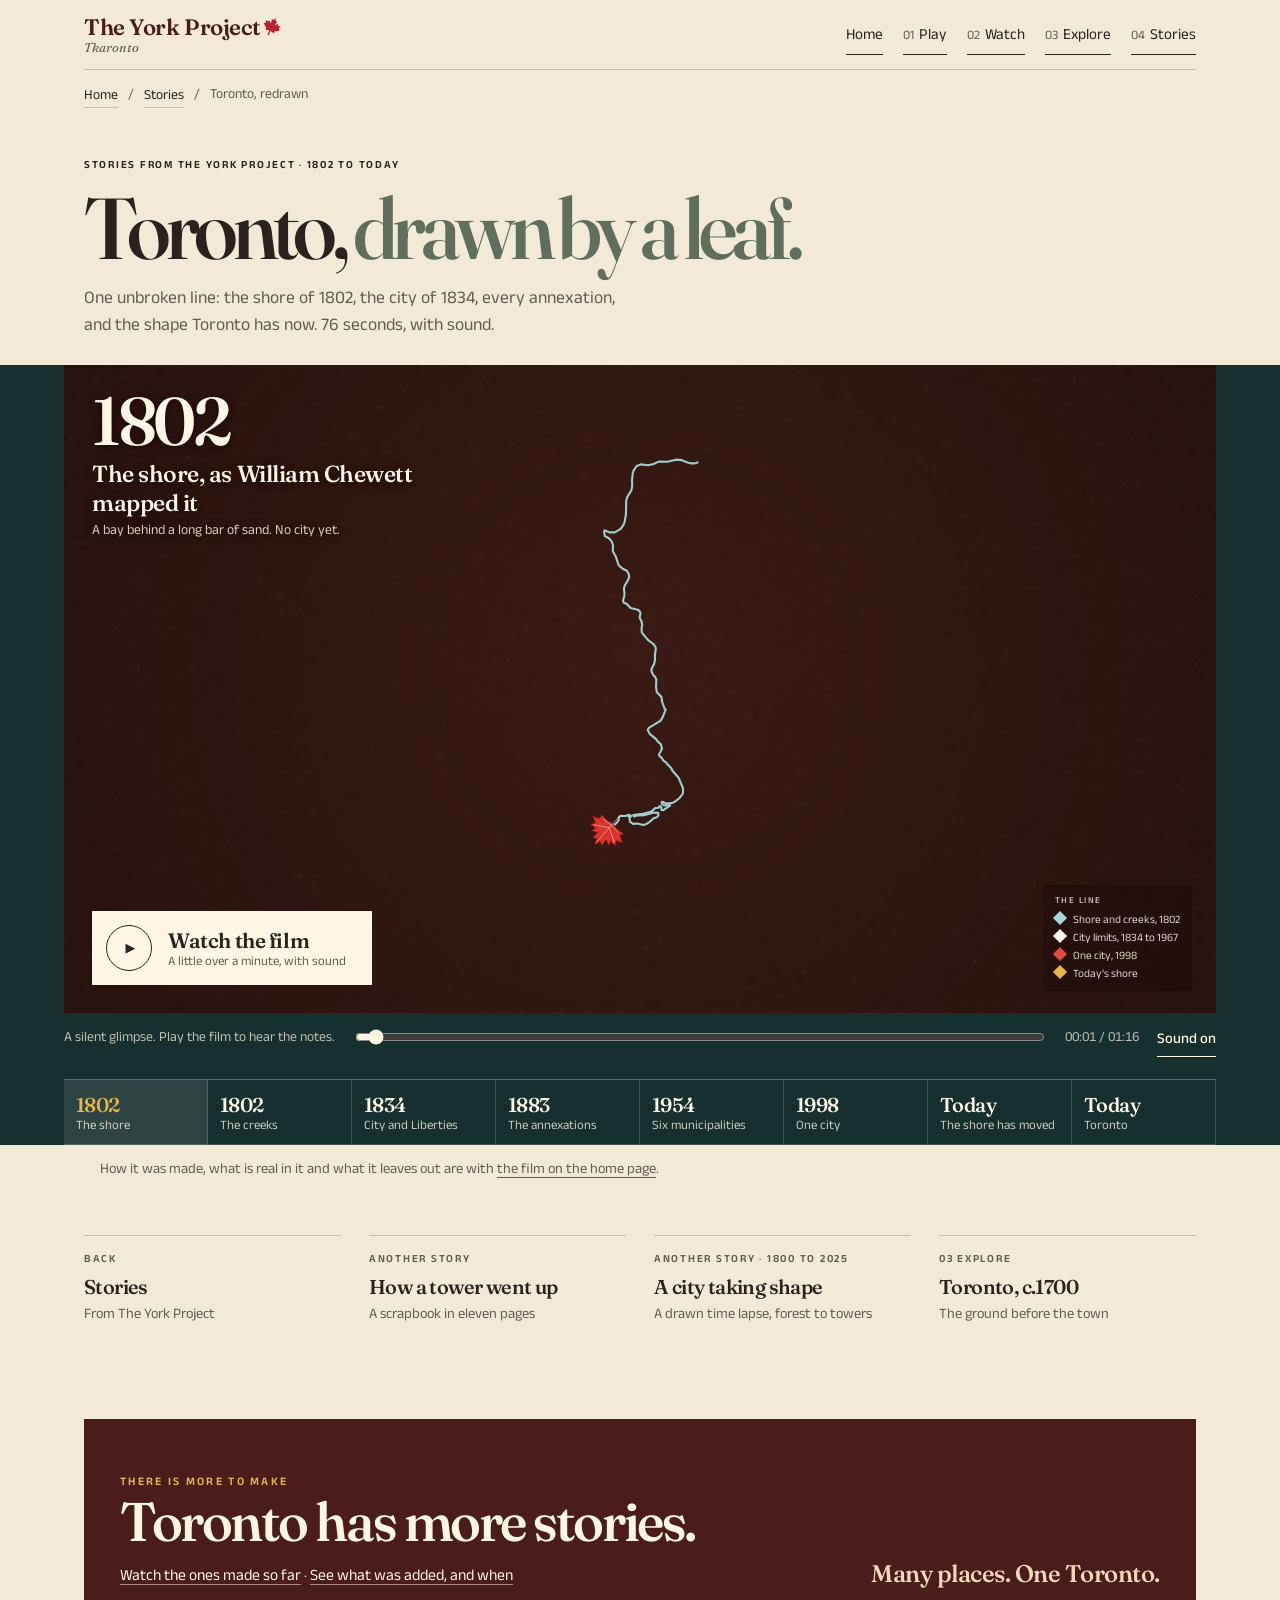
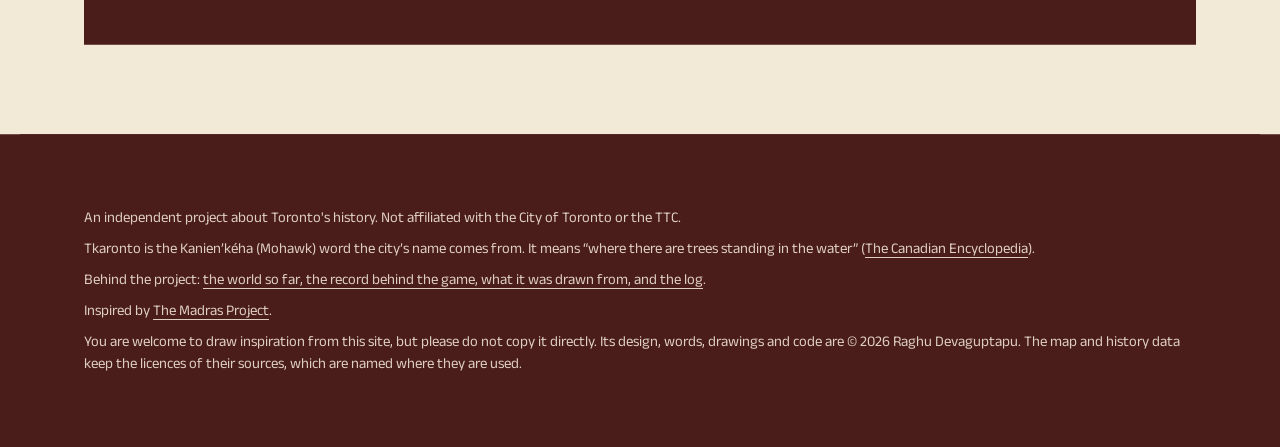
==== commit 5f414940: "Time lapse: the film fills the window and sits in the middle; on a phone held upright it stands tall" ====
--- a/film.html
+++ b/film.html
@@ -4,18 +4,18 @@
 <meta charset="utf-8">
 <meta name="viewport" content="width=device-width, initial-scale=1, viewport-fit=cover">
 <meta name="theme-color" content="#f2e9d7">
-<link rel="icon" type="image/svg+xml" href="favicon.svg?v=20261114a">
-<link rel="icon" type="image/png" sizes="32x32" href="favicon-32.png?v=20261114a">
-<link rel="icon" type="image/png" sizes="192x192" href="favicon-192.png?v=20261114a">
-<link rel="apple-touch-icon" href="apple-touch-icon.png?v=20261114a">
+<link rel="icon" type="image/svg+xml" href="favicon.svg?v=20261114b">
+<link rel="icon" type="image/png" sizes="32x32" href="favicon-32.png?v=20261114b">
+<link rel="icon" type="image/png" sizes="192x192" href="favicon-192.png?v=20261114b">
+<link rel="apple-touch-icon" href="apple-touch-icon.png?v=20261114b">
 <title>Toronto, redrawn: a city drawn by one maple leaf · The York Project</title>
 <meta name="description" content="A film in code: a maple leaf draws one unbroken line through the shore of 1802, the city of 1834, every annexation and the shape Toronto has now.">
 <link rel="preconnect" href="https://fonts.googleapis.com">
 <link rel="preconnect" href="https://fonts.gstatic.com" crossorigin>
 <link href="https://fonts.googleapis.com/css2?family=Anek+Latin:wght@400;500;600&family=Fraunces:ital,opsz,wght@0,9..144,500..650;1,9..144,500..650&family=IBM+Plex+Mono:wght@400;600&display=swap" rel="stylesheet">
-<link rel="stylesheet" href="style.css?v=20261114a">
+<link rel="stylesheet" href="style.css?v=20261114b">
 <script>try { if (localStorage.getItem('yp-motion') === 'off' || (localStorage.getItem('yp-motion') == null && matchMedia('(prefers-reduced-motion: reduce)').matches)) document.documentElement.classList.add('still'); } catch (e) {}</script>
-<script src="short.js?v=20261114a"></script>
+<script src="short.js?v=20261114b"></script>
 </head>
 <body class="shore film-page">
 <div class="wrap">
@@ -87,9 +87,9 @@
     <span class="inspired rights">You are welcome to draw inspiration from this site, but please do not copy it directly. Its design, words, drawings and code are © 2026 Raghu Devaguptapu. The map and history data keep the licences of their sources, which are named where they are used.</span>
   </footer>
 </div>
-<script src="data/boundaries.js?v=20261114a"></script>
-<script src="data/history.js?v=20261114a"></script>
-<script src="data/shoreline.js?v=20261114a"></script>
-<script src="leafline.js?v=20261114a"></script>
+<script src="data/boundaries.js?v=20261114b"></script>
+<script src="data/history.js?v=20261114b"></script>
+<script src="data/shoreline.js?v=20261114b"></script>
+<script src="leafline.js?v=20261114b"></script>
 </body>
 </html>
--- a/style.css
+++ b/style.css
@@ -882,9 +882,12 @@
 #rec-about .real { font-size: 0.92rem; color: var(--muted); }
 
 /* The time lapse page (town.html): the film, and the timeline under it */
-.world3d.tl, body.shore .world3d.tl { height: auto; min-height: 0; aspect-ratio: 16 / 9; max-height: 84vh; background: #e9dcc0; }
+/* The film fills the page: as wide as the window, or as wide as its height allows, and in the middle either way.
+   (Limiting only the height, as before, shrank the box and left it against the left edge.) */
+.world3d.tl, body.shore .world3d.tl { height: auto; min-height: 0; aspect-ratio: 16 / 9; width: min(100%, calc(94vh * 16 / 9)); margin-left: auto; margin-right: auto; background: #e9dcc0; }
+@supports (height: 1svh) { .world3d.tl, body.shore .world3d.tl { width: min(100%, calc(94svh * 16 / 9)); } }
 .world3d.tl video { object-fit: contain; }
-html.short .world3d.tl { aspect-ratio: auto; max-height: none; background: #e9dcc0; }
+html.short .world3d.tl { aspect-ratio: auto; width: 100%; background: #e9dcc0; }
 html.short .world3d.tl video { object-fit: cover; }   /* the tall story frame shows the middle of the picture, where the city is */
 .town-line { list-style: none; margin: 22px 0 0; padding: 0; display: grid; gap: 26px; }
 .town-line .era { display: grid; grid-template-columns: minmax(0, 340px) minmax(0, 1fr); gap: 20px; padding-top: 22px; border-top: 1px solid var(--rule); }
@@ -902,6 +905,12 @@
 .town-line .era-facts strong::after { content: '.'; }
 .town-line .era-facts a, .town-line .era-facts span { color: var(--muted); font-size: 0.86rem; }
 @media (max-width: 720px) { .town-line .era { grid-template-columns: 1fr; gap: 12px; } }
+/* A phone held upright: the film stands tall, like the stories, and shows the middle of the picture, where the city is. */
+@media (max-width: 720px) and (orientation: portrait) {
+  .world3d.tl, body.shore .world3d.tl { aspect-ratio: 9 / 16; width: auto; height: min(86vh, 900px); max-width: 100%; }
+  @supports (height: 1svh) { .world3d.tl, body.shore .world3d.tl { width: auto; height: min(86svh, 900px); } }
+  .world3d.tl video { object-fit: cover; }
+}
 @media (max-width: 820px) {   /* on a phone the film is small: a smaller clock, and Play back in the bottom corner */
   .world3d.tl .town-clock { right: 8px; top: 8px; padding: 4px 10px 6px; }
   .world3d.tl .town-clock b { font-size: 1.7rem; }
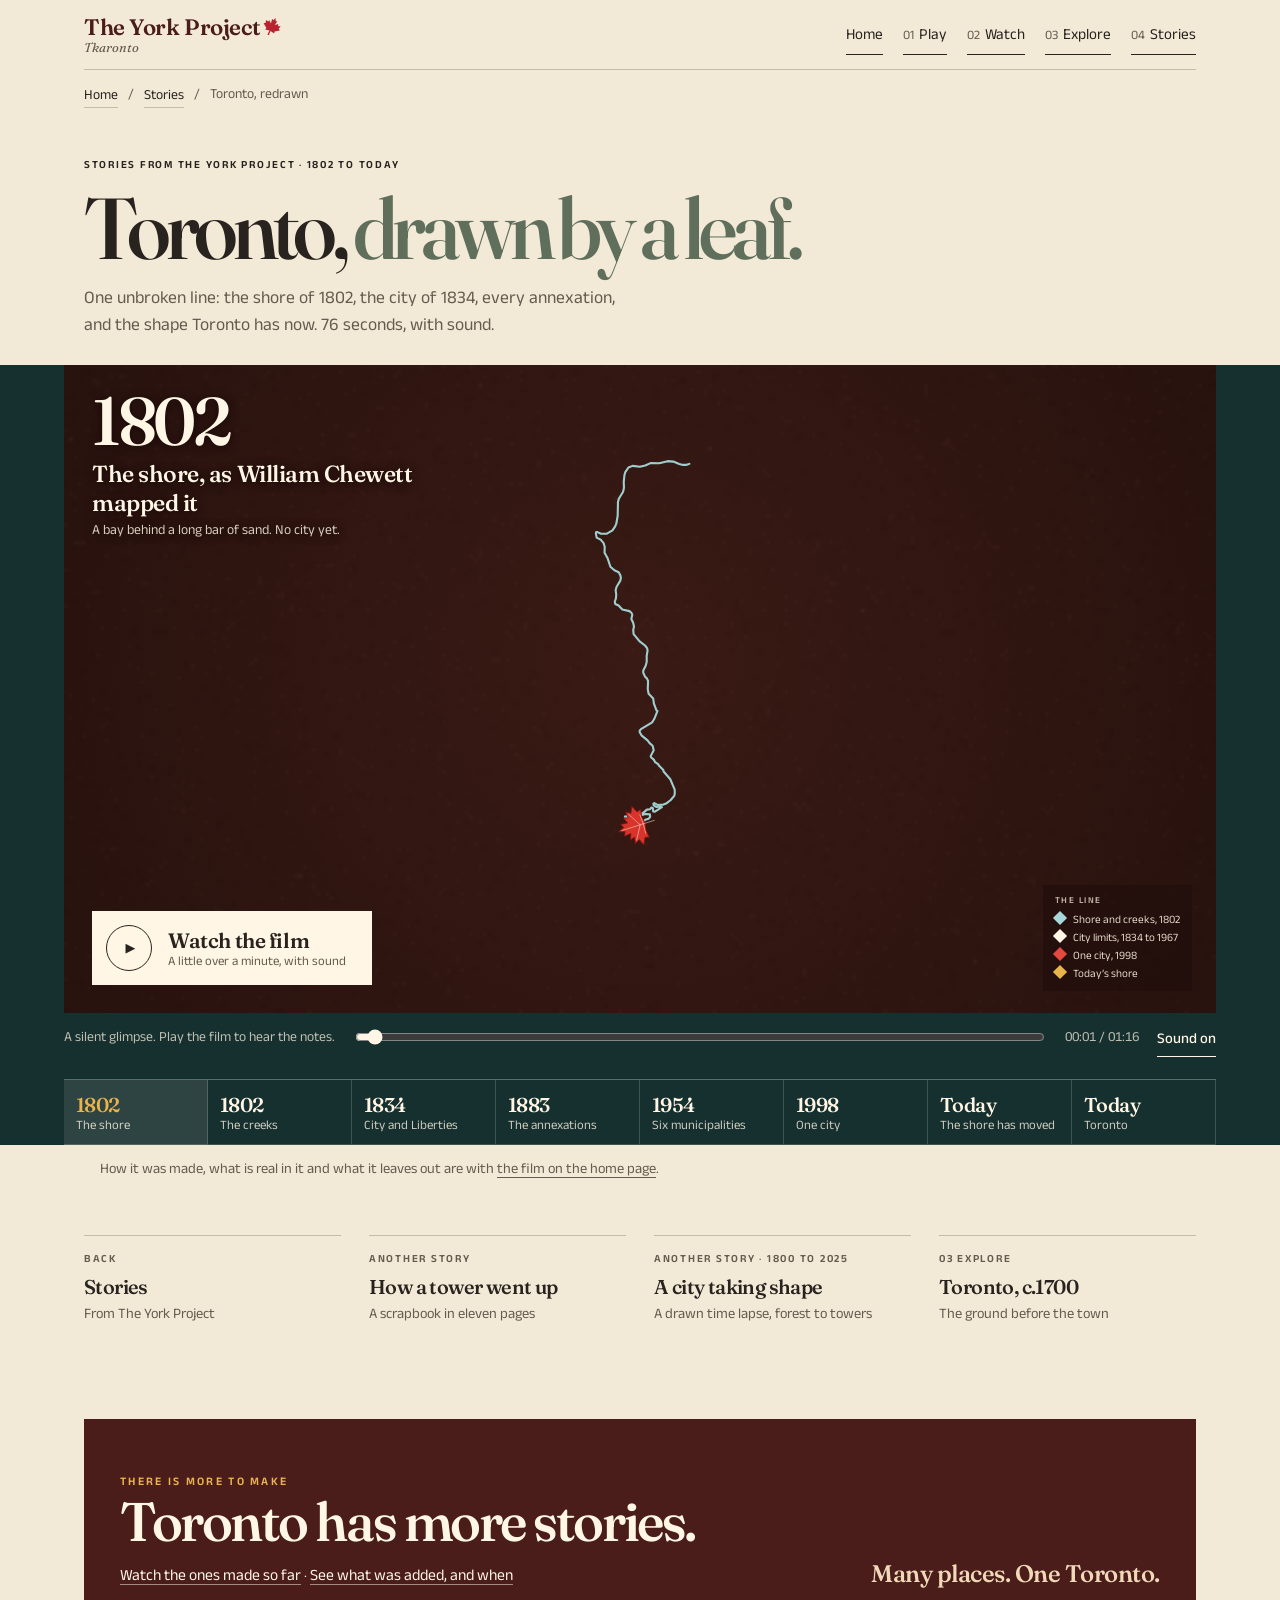
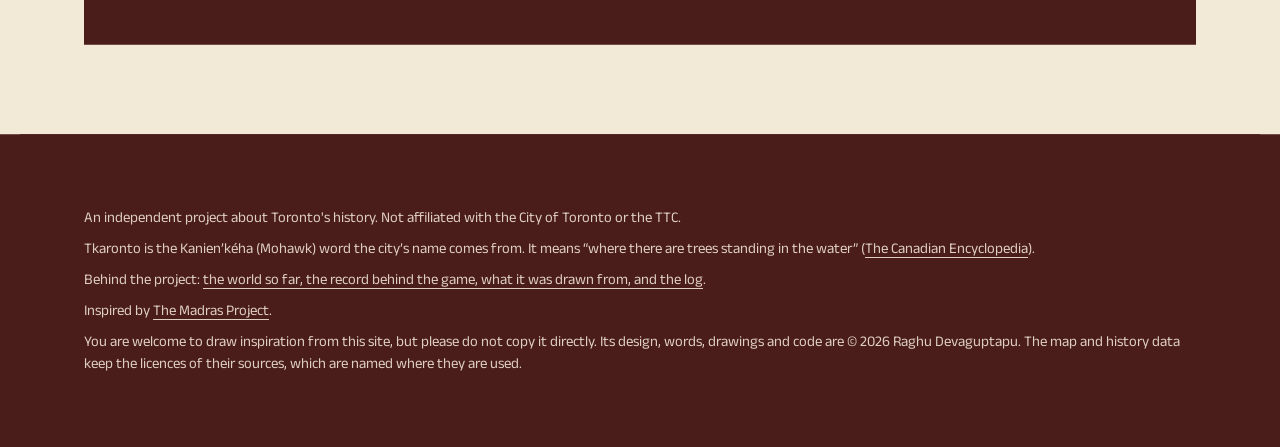
==== commit 8fd9e3c7: "Reconstructing Toronto: people who look like people of the time, a fuller village, and "Things to sp" ====
--- a/film.html
+++ b/film.html
@@ -4,18 +4,18 @@
 <meta charset="utf-8">
 <meta name="viewport" content="width=device-width, initial-scale=1, viewport-fit=cover">
 <meta name="theme-color" content="#f2e9d7">
-<link rel="icon" type="image/svg+xml" href="favicon.svg?v=20261114b">
-<link rel="icon" type="image/png" sizes="32x32" href="favicon-32.png?v=20261114b">
-<link rel="icon" type="image/png" sizes="192x192" href="favicon-192.png?v=20261114b">
-<link rel="apple-touch-icon" href="apple-touch-icon.png?v=20261114b">
+<link rel="icon" type="image/svg+xml" href="favicon.svg?v=20261114c">
+<link rel="icon" type="image/png" sizes="32x32" href="favicon-32.png?v=20261114c">
+<link rel="icon" type="image/png" sizes="192x192" href="favicon-192.png?v=20261114c">
+<link rel="apple-touch-icon" href="apple-touch-icon.png?v=20261114c">
 <title>Toronto, redrawn: a city drawn by one maple leaf · The York Project</title>
 <meta name="description" content="A film in code: a maple leaf draws one unbroken line through the shore of 1802, the city of 1834, every annexation and the shape Toronto has now.">
 <link rel="preconnect" href="https://fonts.googleapis.com">
 <link rel="preconnect" href="https://fonts.gstatic.com" crossorigin>
 <link href="https://fonts.googleapis.com/css2?family=Anek+Latin:wght@400;500;600&family=Fraunces:ital,opsz,wght@0,9..144,500..650;1,9..144,500..650&family=IBM+Plex+Mono:wght@400;600&display=swap" rel="stylesheet">
-<link rel="stylesheet" href="style.css?v=20261114b">
+<link rel="stylesheet" href="style.css?v=20261114c">
 <script>try { if (localStorage.getItem('yp-motion') === 'off' || (localStorage.getItem('yp-motion') == null && matchMedia('(prefers-reduced-motion: reduce)').matches)) document.documentElement.classList.add('still'); } catch (e) {}</script>
-<script src="short.js?v=20261114b"></script>
+<script src="short.js?v=20261114c"></script>
 </head>
 <body class="shore film-page">
 <div class="wrap">
@@ -87,9 +87,9 @@
     <span class="inspired rights">You are welcome to draw inspiration from this site, but please do not copy it directly. Its design, words, drawings and code are © 2026 Raghu Devaguptapu. The map and history data keep the licences of their sources, which are named where they are used.</span>
   </footer>
 </div>
-<script src="data/boundaries.js?v=20261114b"></script>
-<script src="data/history.js?v=20261114b"></script>
-<script src="data/shoreline.js?v=20261114b"></script>
-<script src="leafline.js?v=20261114b"></script>
+<script src="data/boundaries.js?v=20261114c"></script>
+<script src="data/history.js?v=20261114c"></script>
+<script src="data/shoreline.js?v=20261114c"></script>
+<script src="leafline.js?v=20261114c"></script>
 </body>
 </html>
--- a/style.css
+++ b/style.css
@@ -917,3 +917,10 @@
   .world3d.tl .town-clock span { font-size: 0.56rem; }
   body.town .world3d.tl .world-play { top: auto; bottom: 12px; right: 8px; }
 }
+
+/* Section 3: "Things to spot" under each recording */
+#rec-about .spot-head { font: 600 0.72rem var(--body); letter-spacing: 0.14em; text-transform: uppercase; margin: 18px 0 8px; }
+#rec-about .spot { list-style: none; margin: 0; padding: 0; display: grid; grid-template-columns: repeat(auto-fit, minmax(min(100%, 300px), 1fr)); gap: 10px 26px; max-width: 1100px; }
+#rec-about .spot li { font-size: 0.95rem; line-height: 1.45; padding-top: 9px; border-top: 1px solid var(--rule); }
+#rec-about .spot b { display: block; font: 550 1.05rem var(--display); letter-spacing: -0.01em; margin-bottom: 2px; }
+#rec-about .spot a { color: var(--muted); font-size: 0.82rem; }
